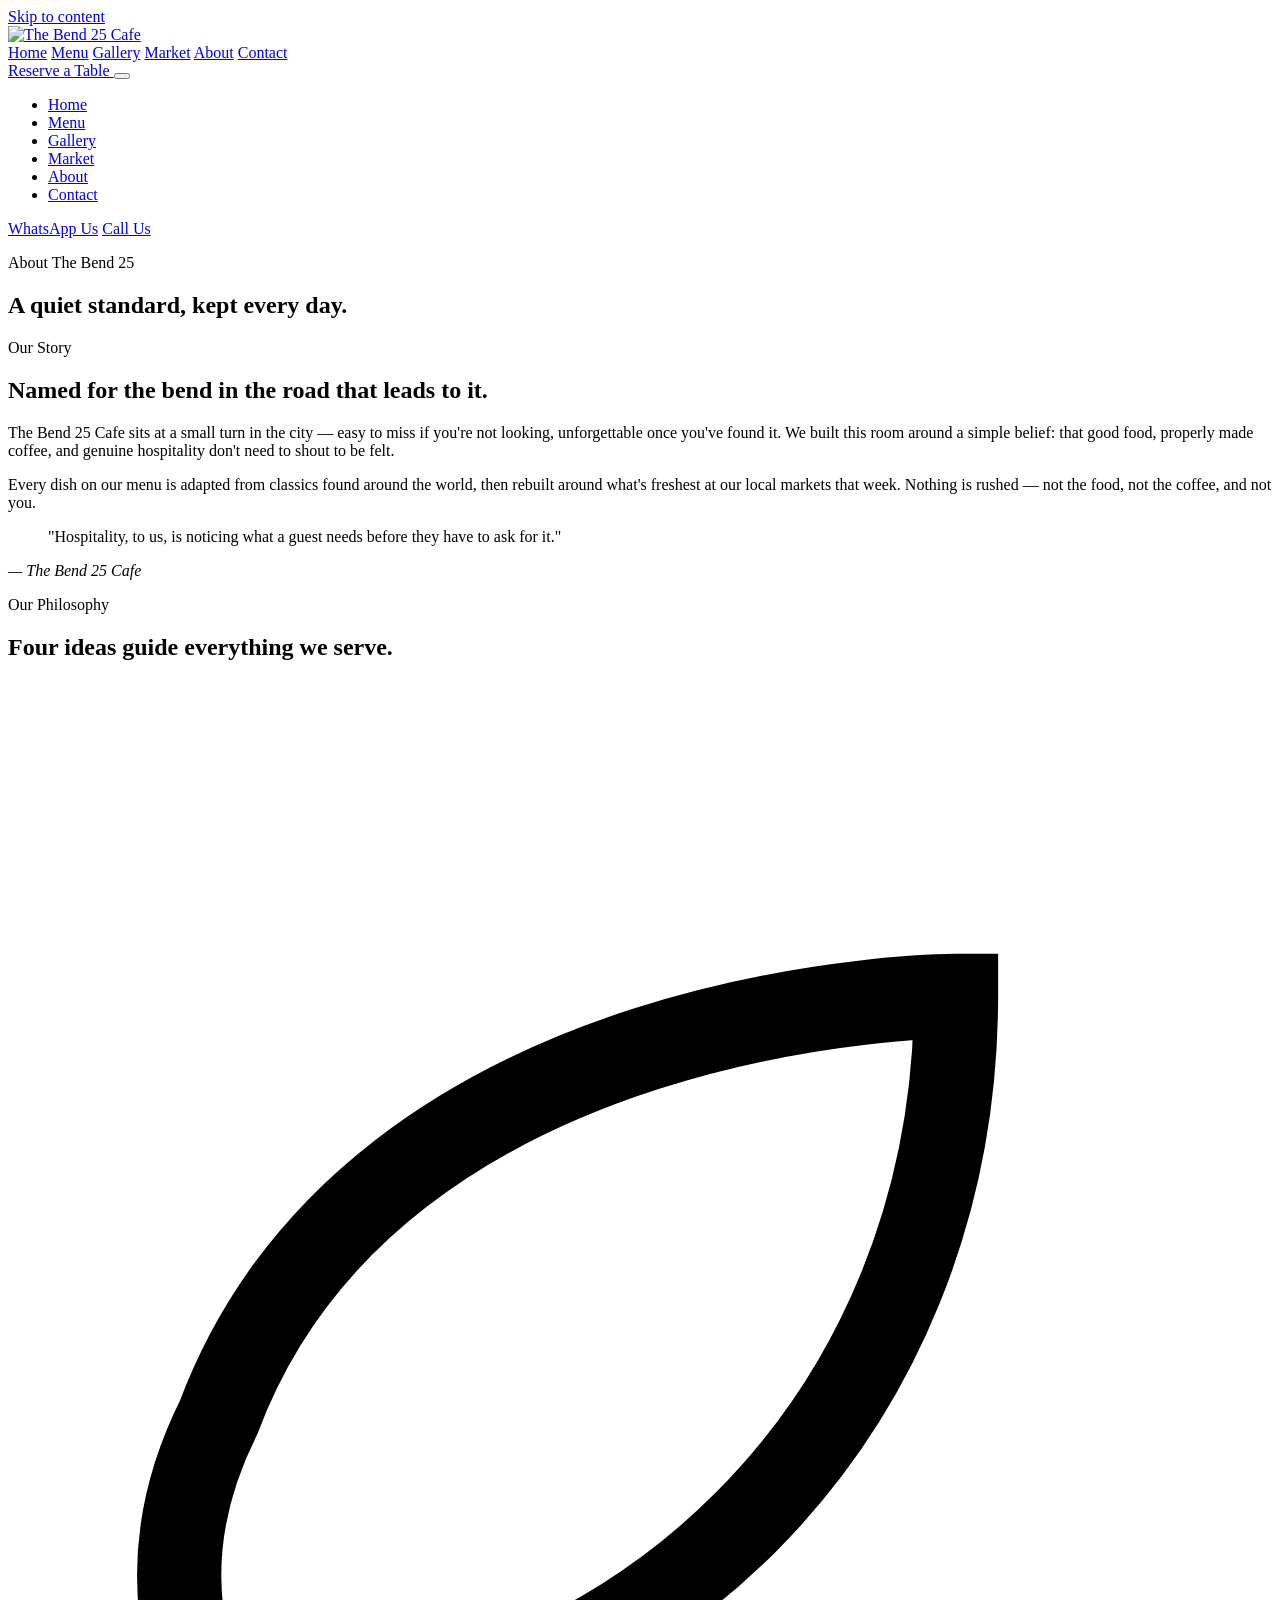
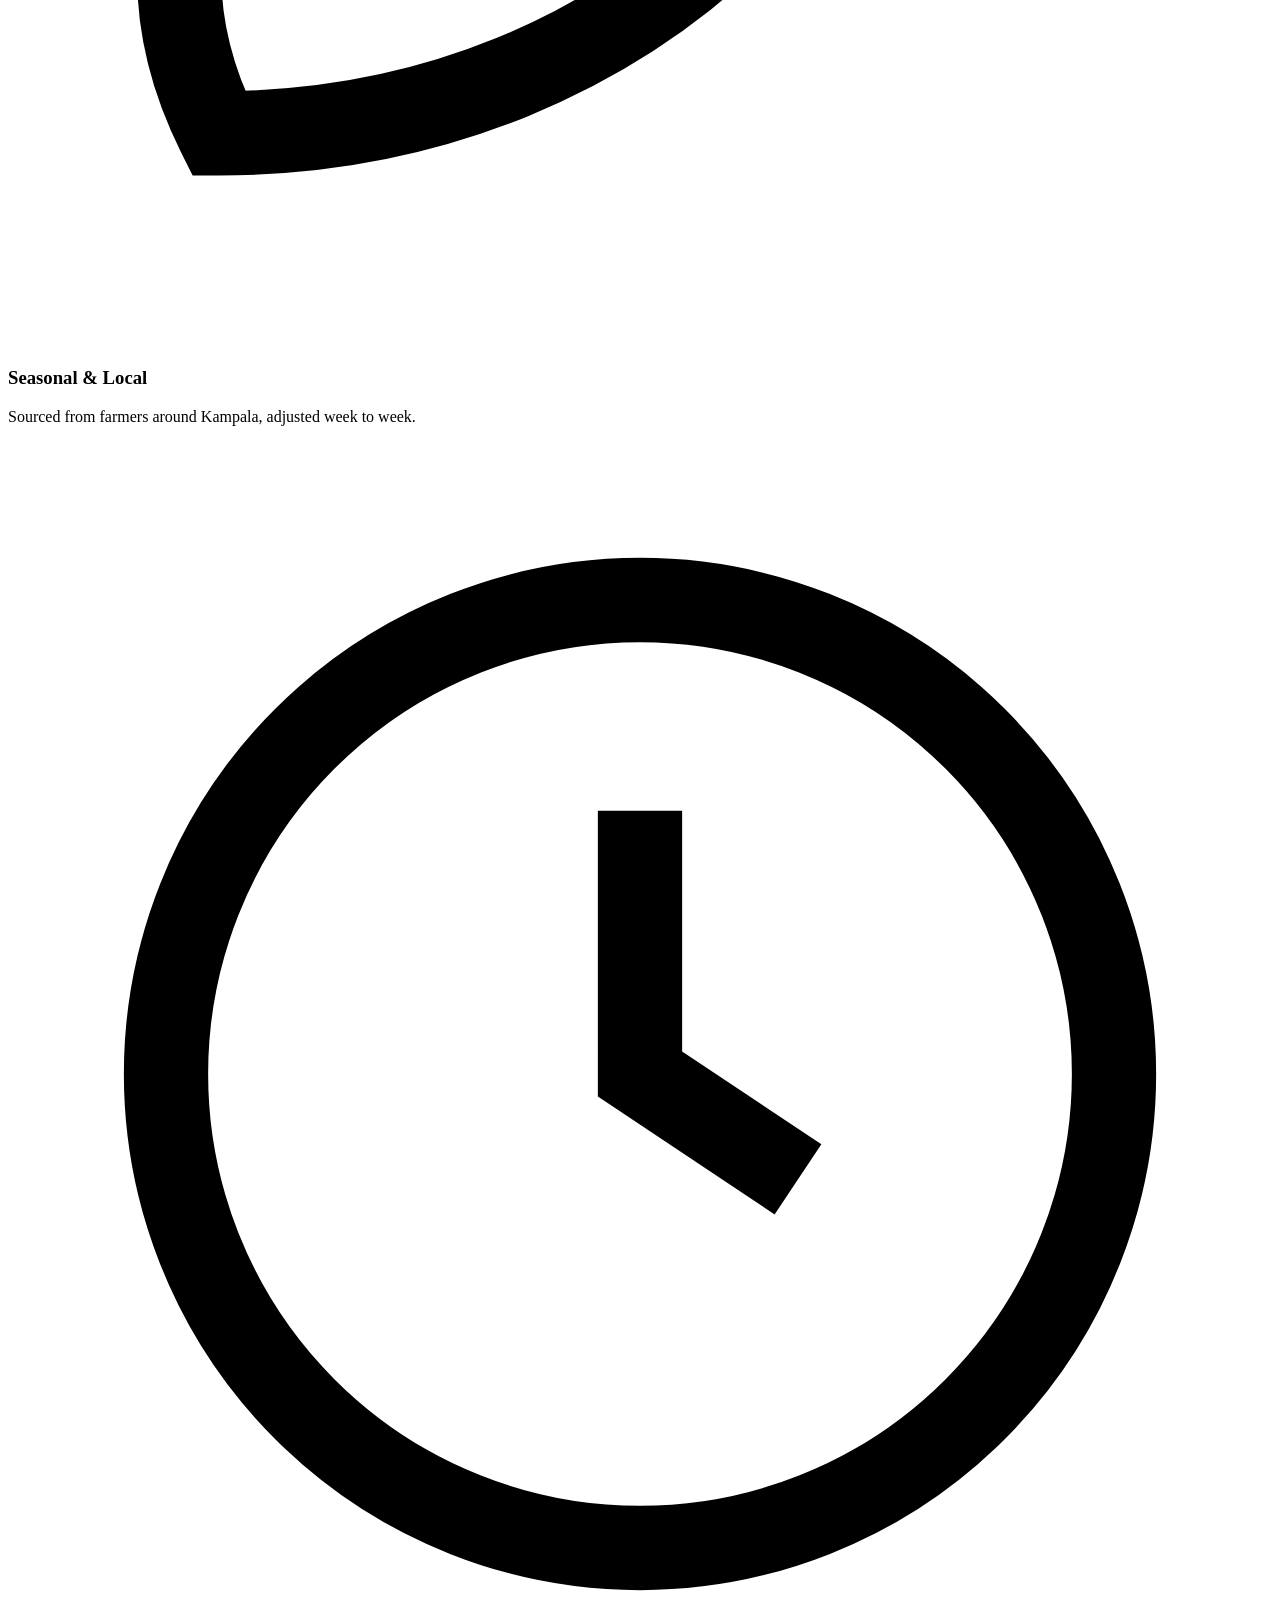
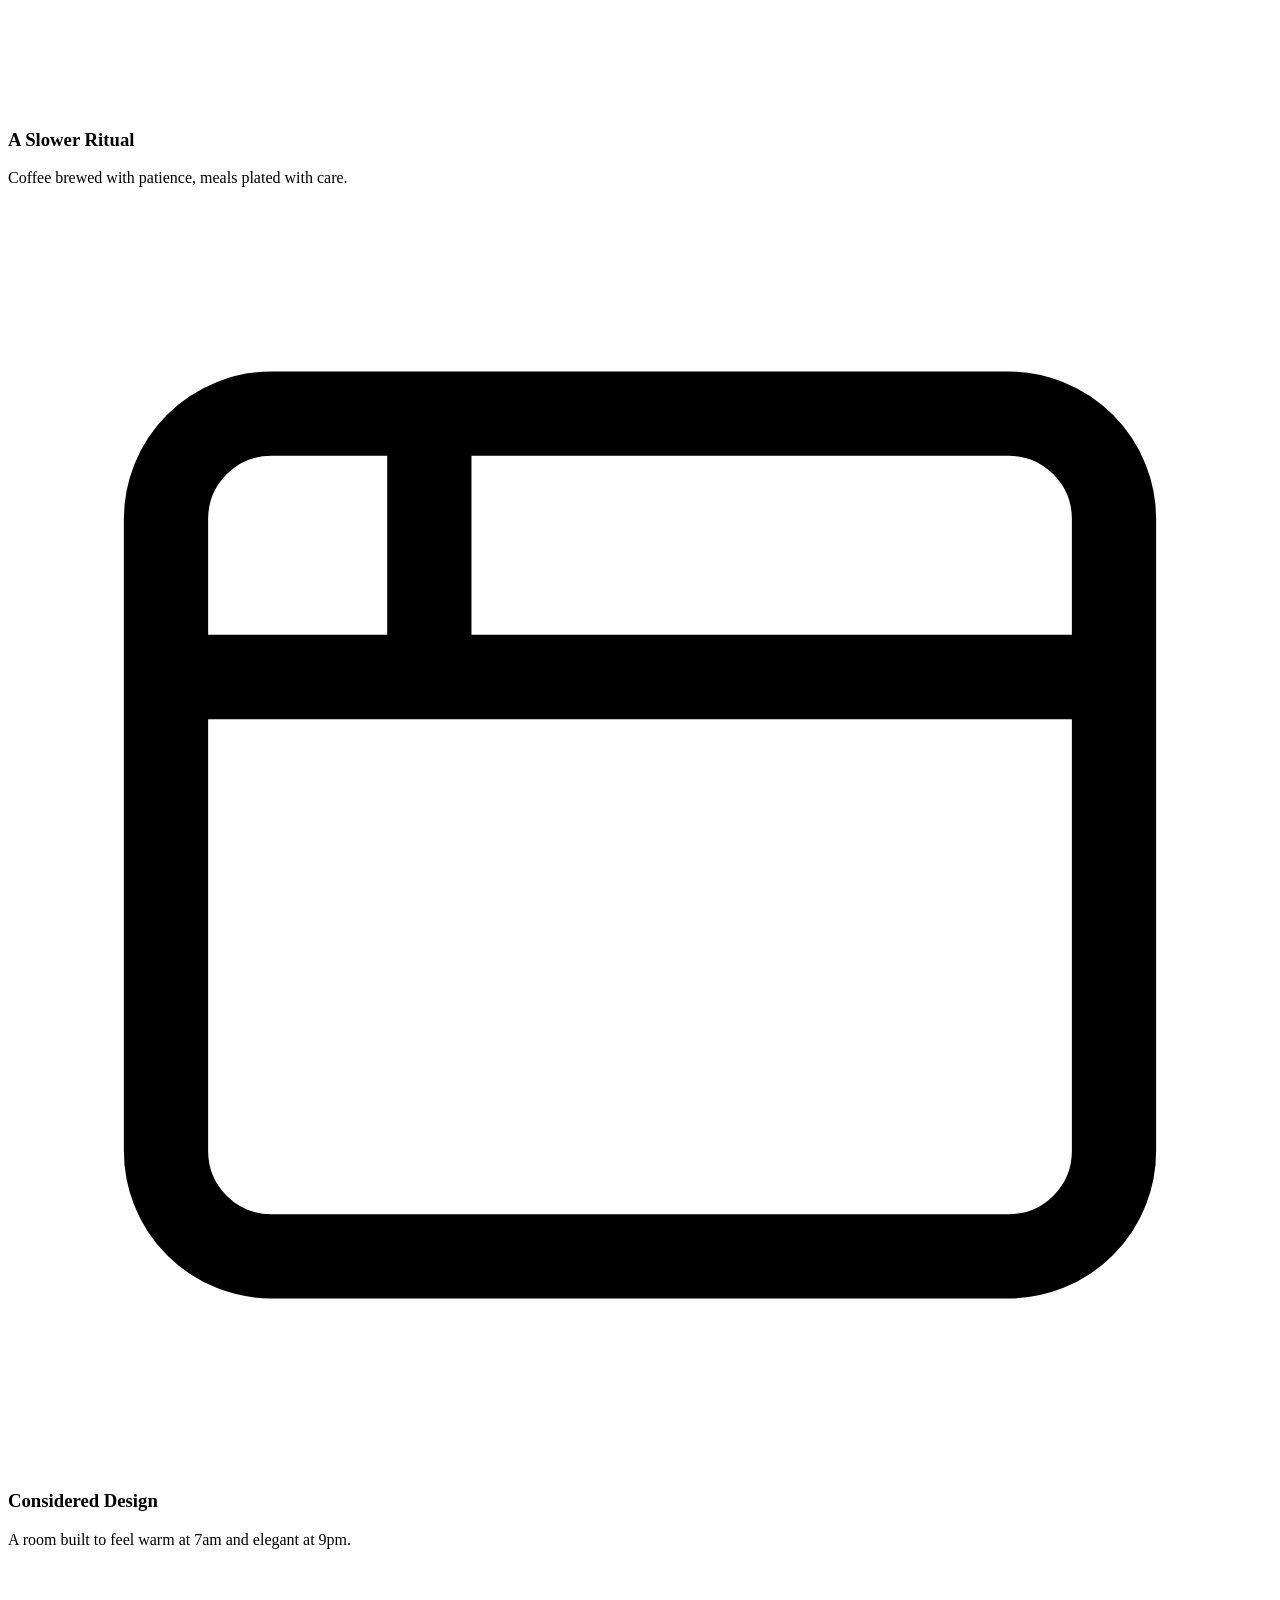
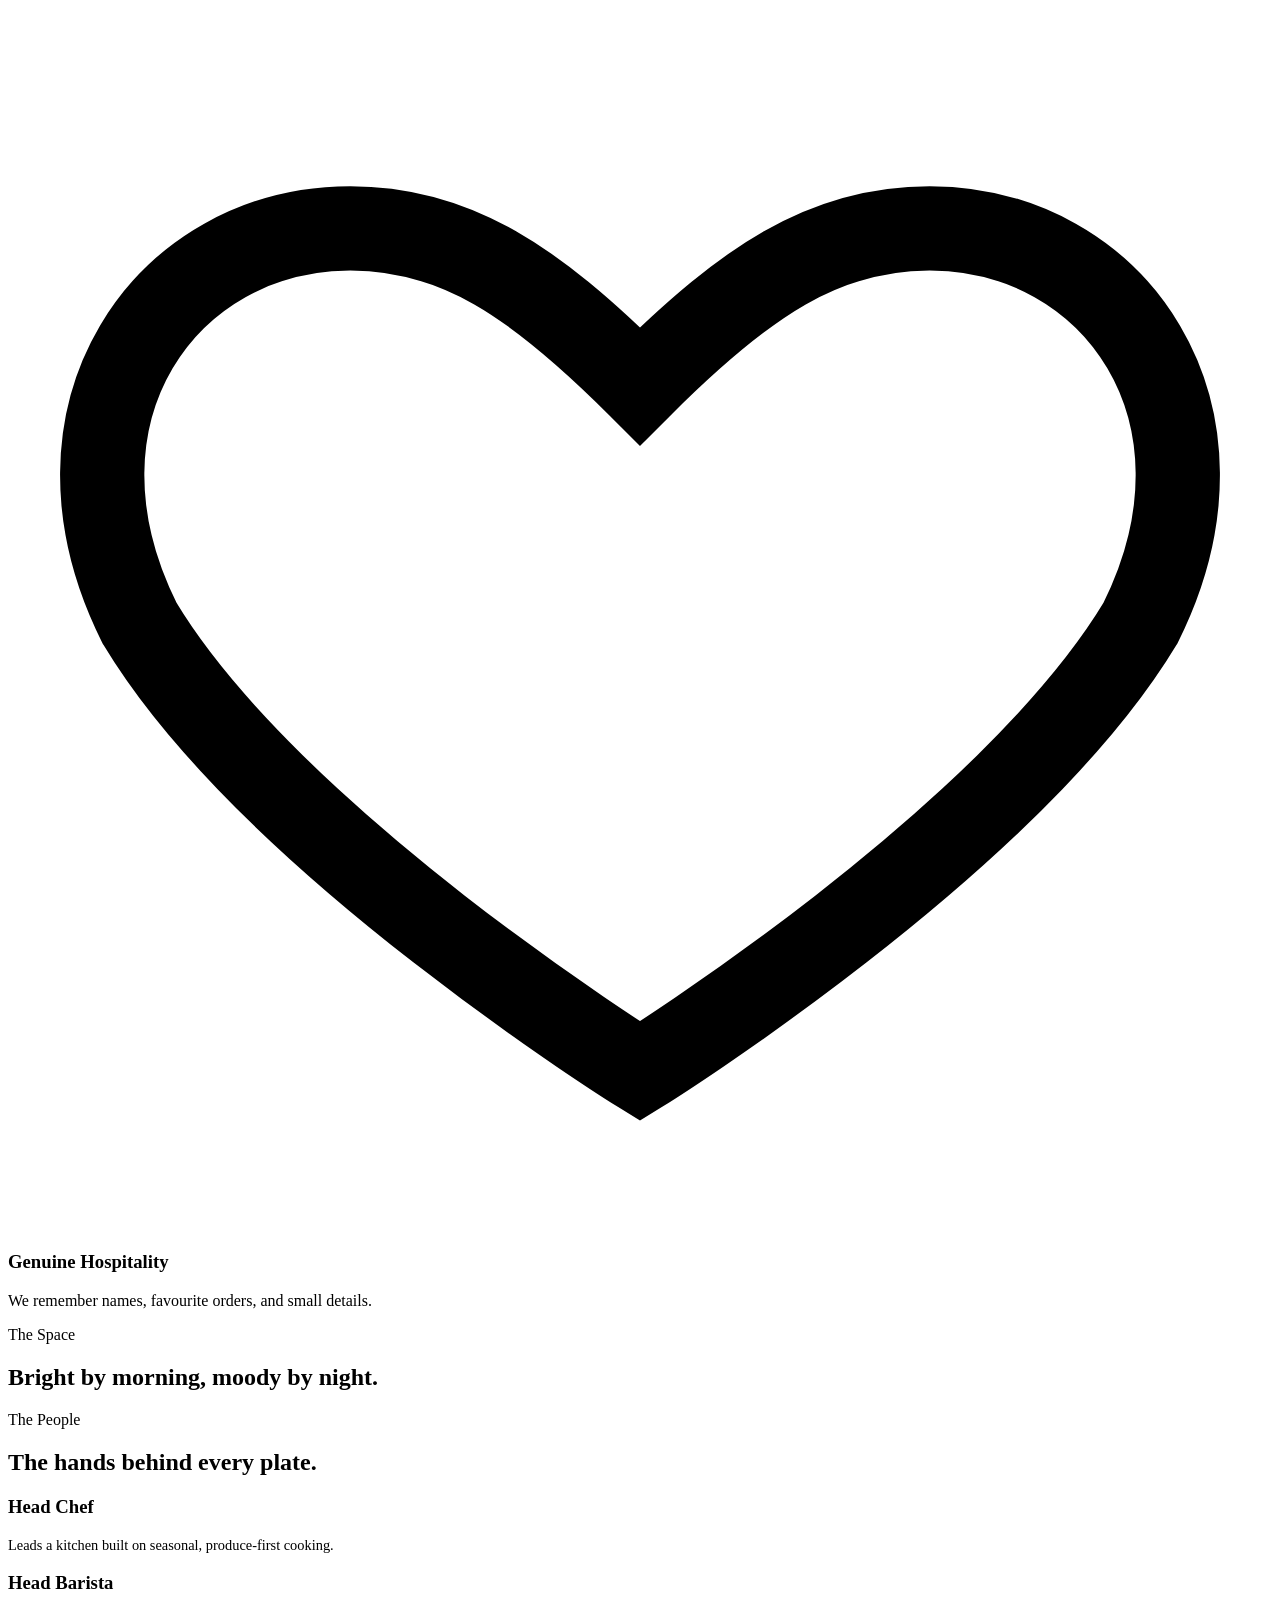
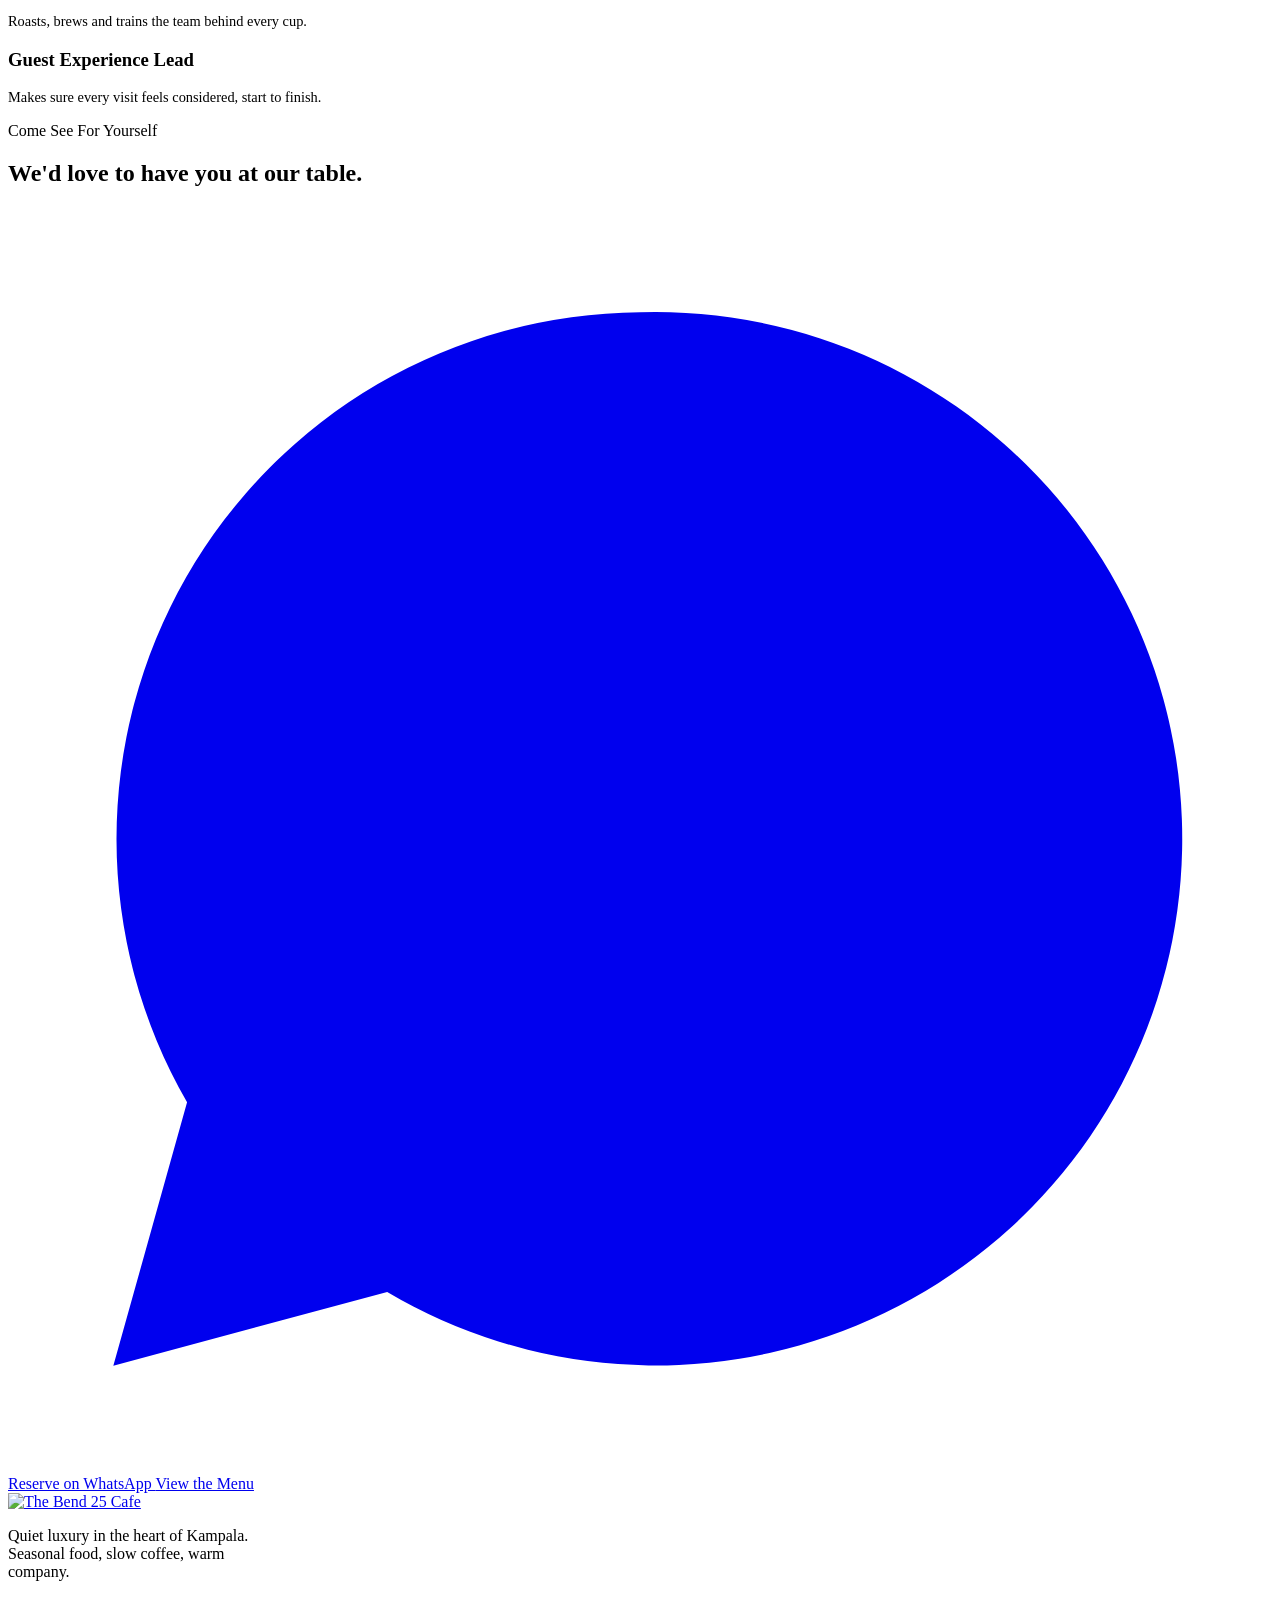
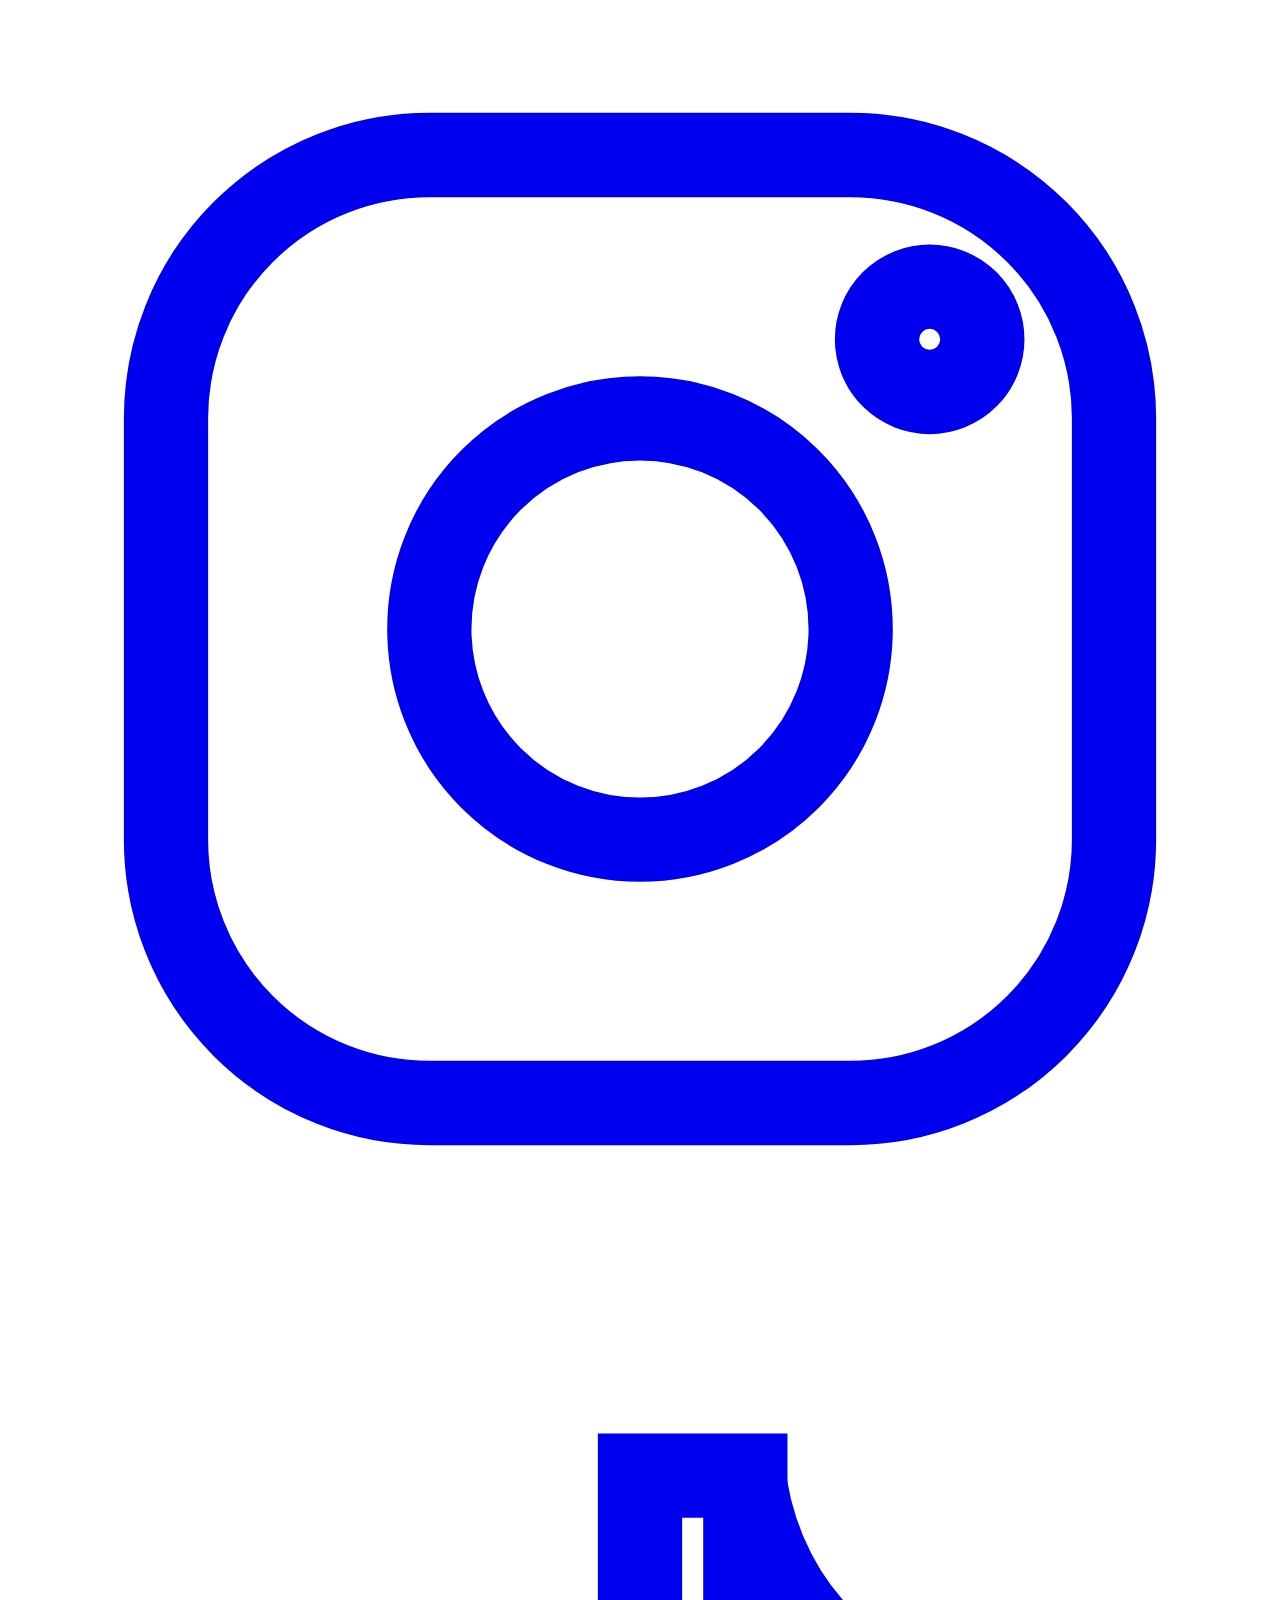
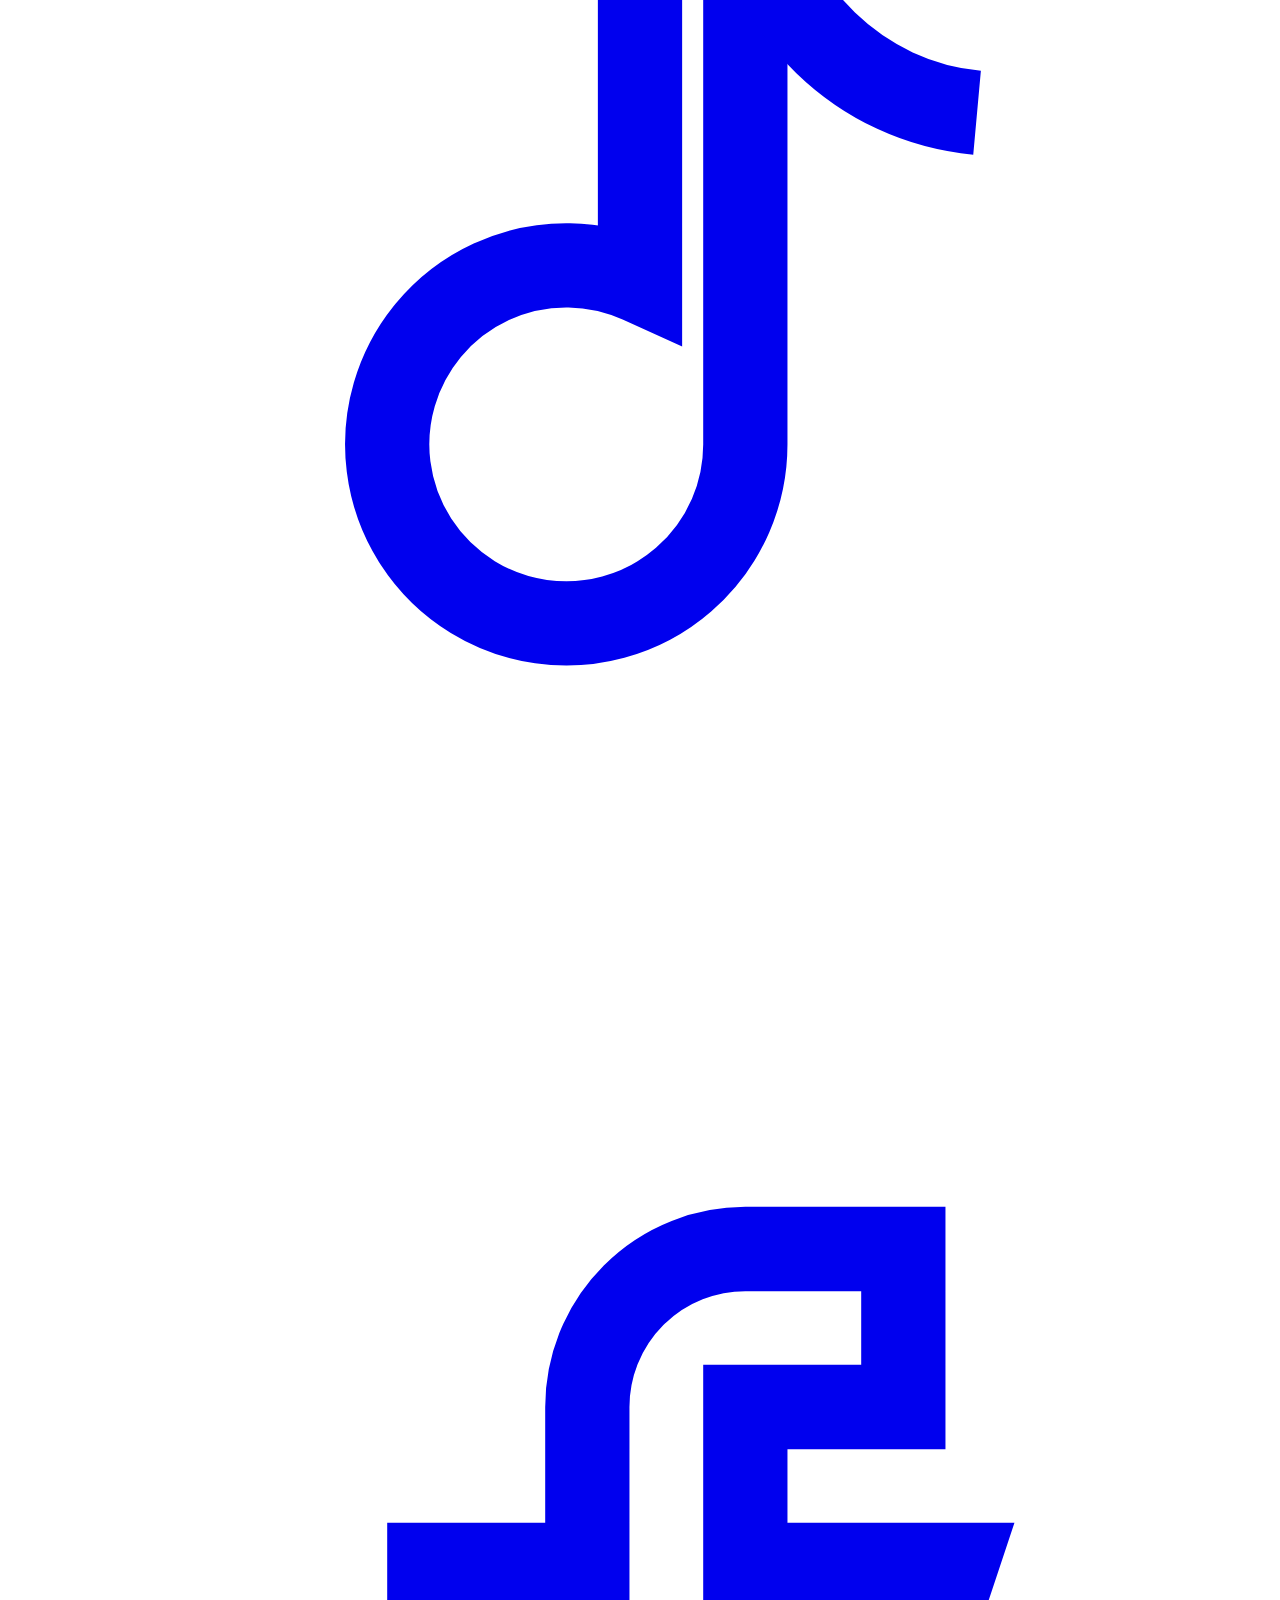
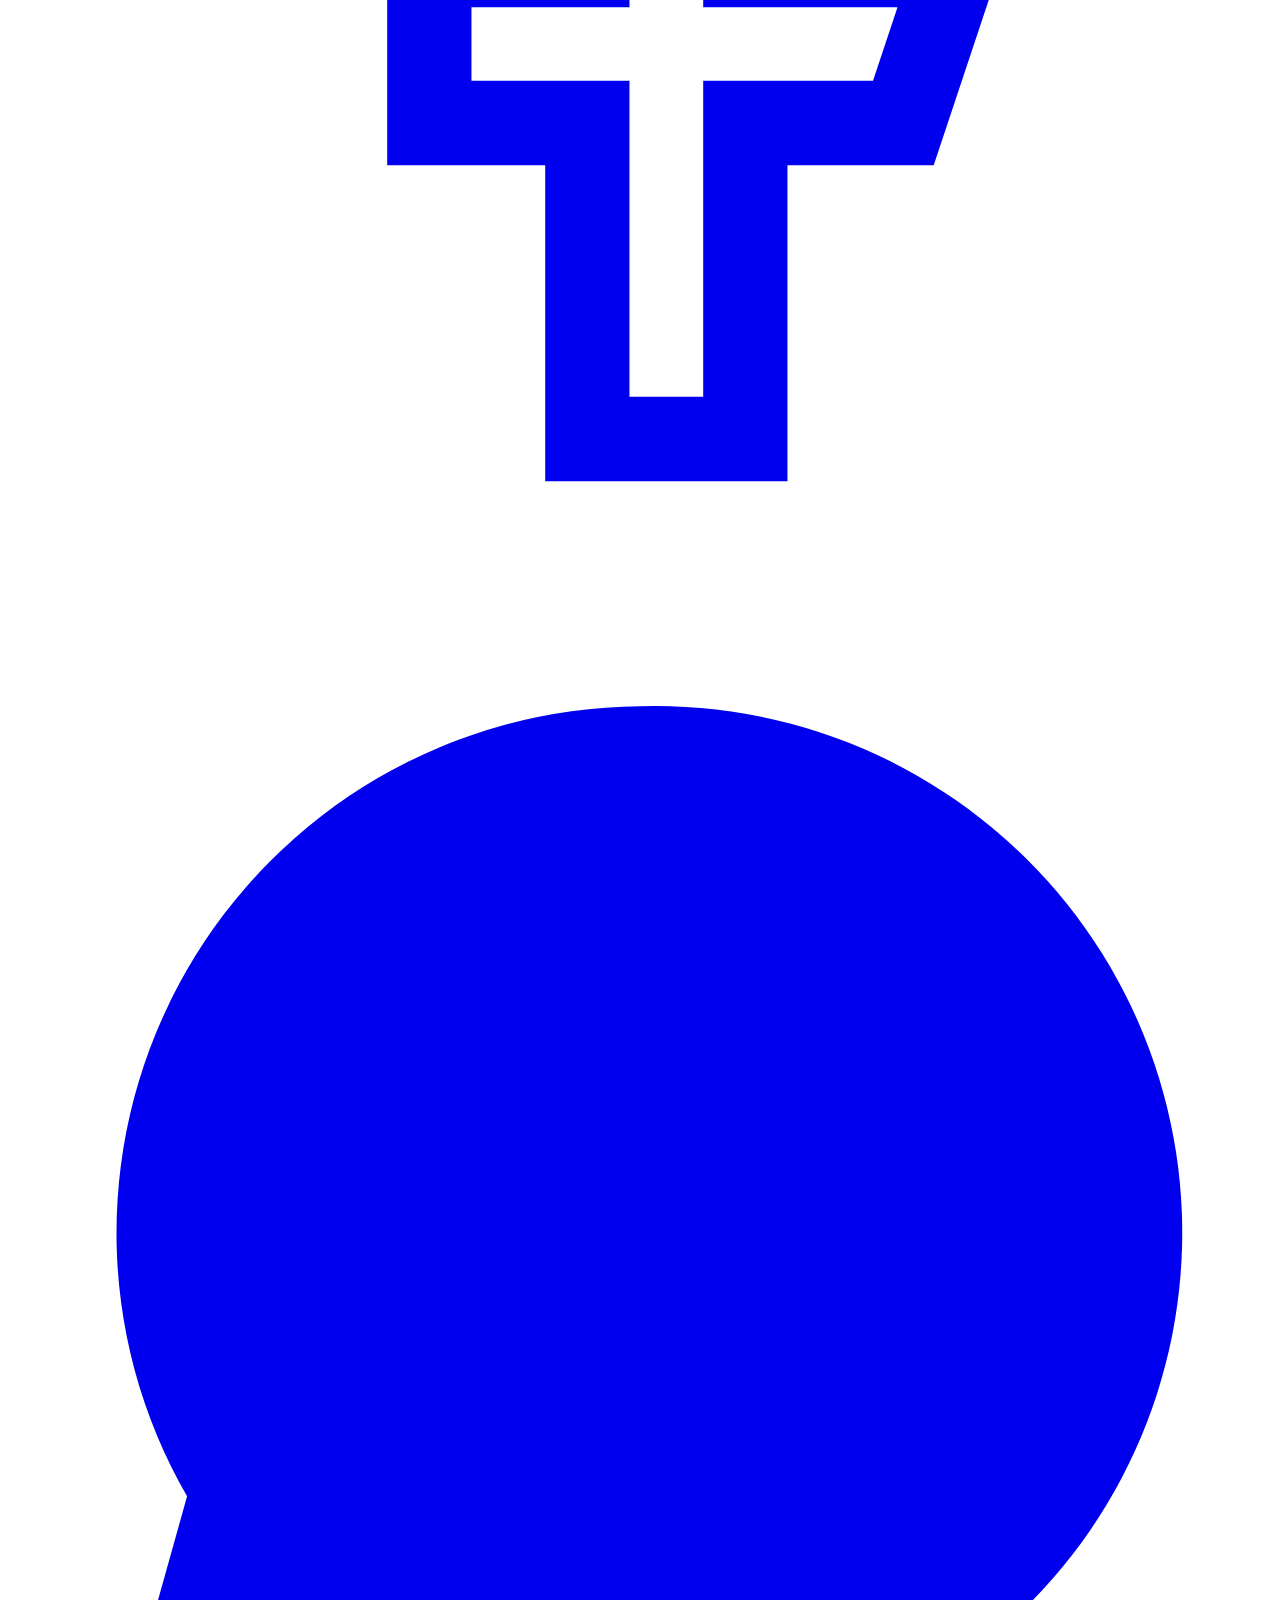
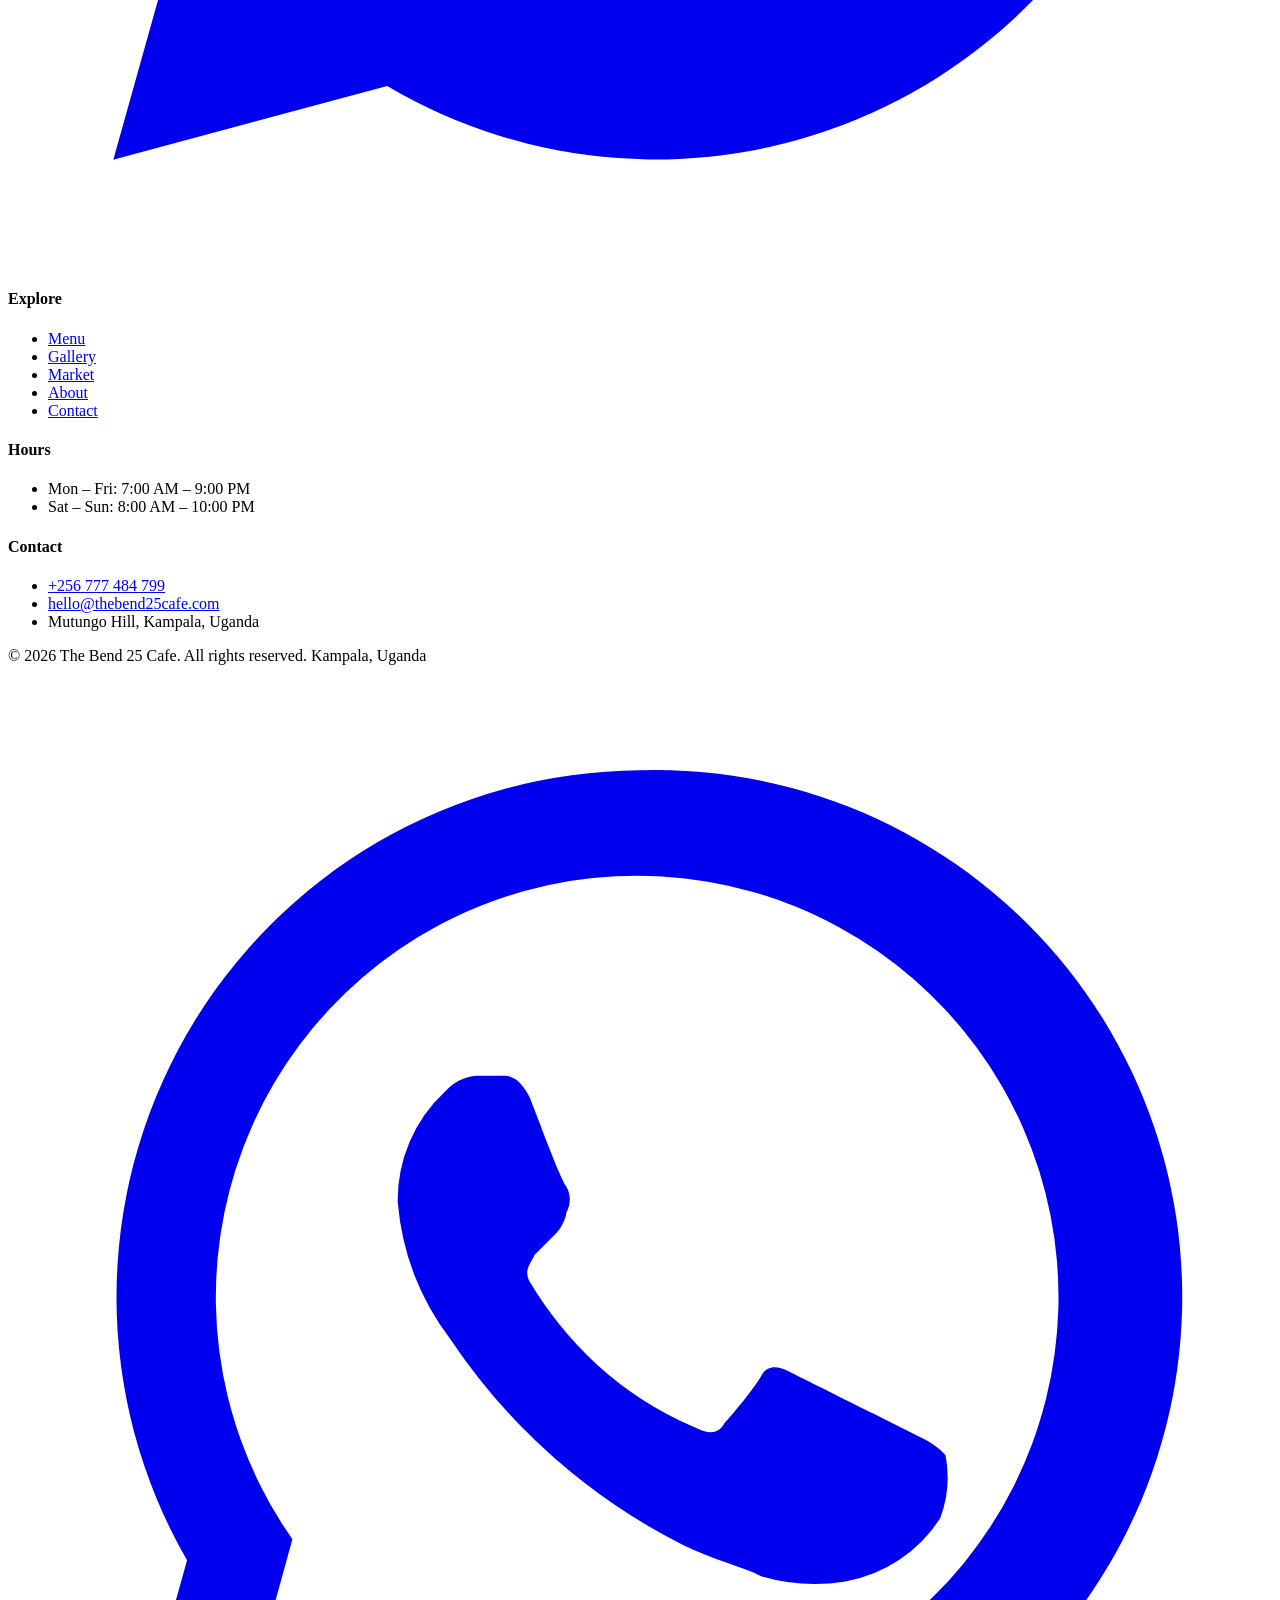
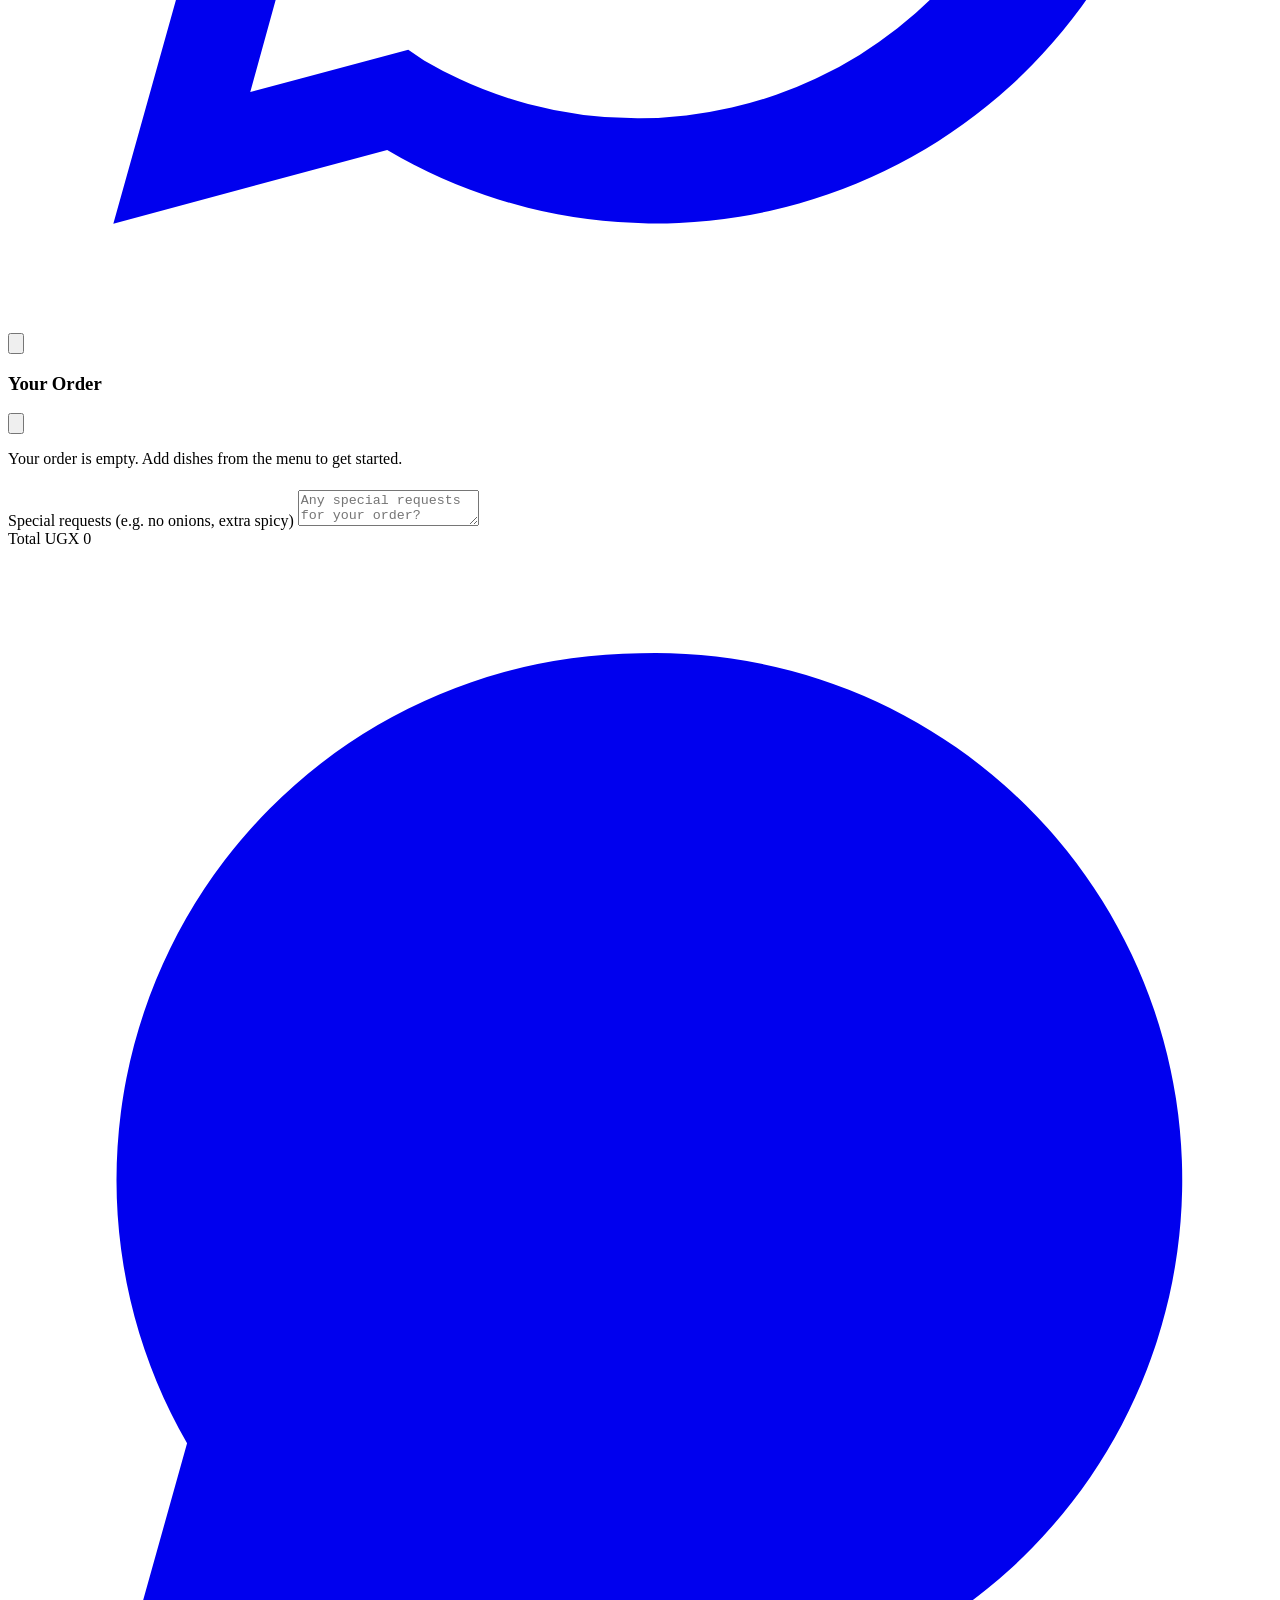
==== about.html @ c2026ea1 "Add files via upload" ====
<!doctype html>
<html lang="en">
<head>
  <meta charset="UTF-8" />
  <meta name="viewport" content="width=device-width, initial-scale=1" />
  <title>About — The Bend 25 Cafe</title>
  <meta name="description" content="The story, philosophy and space behind The Bend 25 Cafe in Kampala." />
  <link rel="icon" type="image/svg+xml" href="assets/img/favicon.svg" />
  <link rel="preconnect" href="https://fonts.googleapis.com" />
  <link rel="preconnect" href="https://fonts.gstatic.com" crossorigin />
  <link href="https://fonts.googleapis.com/css2?family=Inter:wght@400;500;600;700&family=Playfair+Display:ital,wght@0,500;0,600;0,700;1,500;1,600&display=swap" rel="stylesheet" />
  <link rel="stylesheet" href="assets/css/style.css" />
</head>
<body class="page-inner">
  <a class="skip-link" href="#main">Skip to content</a>

  <header class="nav">
    <div class="nav-inner">
      <a class="nav-brand" href="index.html" aria-label="The Bend 25 Cafe — Home">
        <img src="assets/img/logo.png" alt="The Bend 25 Cafe" class="logo-mark" />
      </a>

      <nav class="nav-links" aria-label="Primary">
              <a class="nav-link" href="index.html">Home</a>
              <a class="nav-link" href="menu.html">Menu</a>
              <a class="nav-link" href="gallery.html">Gallery</a>
              <a class="nav-link" href="market.html">Market</a>
              <a class="nav-link is-active" href="about.html">About</a>
              <a class="nav-link" href="contact.html">Contact</a>
      </nav>

      <div class="nav-actions">
        <a class="btn btn--primary btn--sm" href="tel:+256777484799">
          Reserve a Table
        </a>
        <button class="nav-toggle" aria-label="Open menu" aria-expanded="false" aria-controls="mobile-menu">
          <span></span><span></span><span></span>
        </button>
      </div>
    </div>
  </header>

  <div class="mobile-menu" id="mobile-menu">
    <nav aria-label="Mobile">
      <ul>
        <li><a href="index.html">Home</a></li>
        <li><a href="menu.html">Menu</a></li>
        <li><a href="gallery.html">Gallery</a></li>
        <li><a href="market.html">Market</a></li>
        <li><a href="about.html">About</a></li>
        <li><a href="contact.html">Contact</a></li>
      </ul>
    </nav>
    <div class="cluster">
      <a class="btn btn--primary" href="https://wa.me/256777484799" target="_blank" rel="noopener">WhatsApp Us</a>
      <a class="btn btn--ghost-light" href="tel:+256777484799">Call Us</a>
    </div>
  </div>

  <main id="main">
    <section class="page-hero">
      <div class="container">
        <p class="eyebrow">About The Bend 25</p>
        <h1>A quiet standard, kept every day.</h1>
      </div>
    </section>

    <section class="section">
      <div class="container grid grid--2">
        <div data-reveal>
          <p class="eyebrow">Our Story</p>
          <h2>Named for the bend in the road that leads to it.</h2>
          <p class="lede" style="margin-top: var(--space-6)">
            The Bend 25 Cafe sits at a small turn in the city — easy to miss if
            you're not looking, unforgettable once you've found it. We built
            this room around a simple belief: that good food, properly made
            coffee, and genuine hospitality don't need to shout to be felt.
          </p>
          <p class="muted" style="margin-top: var(--space-6)">
            Every dish on our menu is adapted from classics found around the
            world, then rebuilt around what's freshest at our local markets
            that week. Nothing is rushed — not the food, not the coffee, and
            not you.
          </p>
        </div>
        <div class="photo-block photo-block--tall" data-label="The dining room — replace with real photography" data-reveal></div>
      </div>
    </section>

    <section class="section section--deep">
      <div class="container quote-block" data-reveal>
        <blockquote>
          "Hospitality, to us, is noticing what a guest needs before they have to ask for it."
        </blockquote>
        <cite>— The Bend 25 Cafe</cite>
      </div>
    </section>

    <section class="section">
      <div class="container">
        <div class="section-head center">
          <p class="eyebrow" style="justify-content:center">Our Philosophy</p>
          <h2>Four ideas guide everything we serve.</h2>
        </div>
        <div class="grid grid--4" data-reveal-group>
          <div class="card value-card">
            <span class="icon-badge">
              <svg viewBox="0 0 24 24" fill="none" stroke="currentColor" stroke-width="1.6"><path d="M4 20c8 0 14-6 14-14 0 0-11 0-14 8-1 2-1 4 0 6z"/></svg>
            </span>
            <h3 class="h4">Seasonal &amp; Local</h3>
            <p class="muted">Sourced from farmers around Kampala, adjusted week to week.</p>
          </div>
          <div class="card value-card">
            <span class="icon-badge">
              <svg viewBox="0 0 24 24" fill="none" stroke="currentColor" stroke-width="1.6"><circle cx="12" cy="12" r="9"/><path d="M12 7v5l3 2"/></svg>
            </span>
            <h3 class="h4">A Slower Ritual</h3>
            <p class="muted">Coffee brewed with patience, meals plated with care.</p>
          </div>
          <div class="card value-card">
            <span class="icon-badge">
              <svg viewBox="0 0 24 24" fill="none" stroke="currentColor" stroke-width="1.6"><rect x="3" y="4" width="18" height="16" rx="2"/><path d="M3 9h18M8 4v5"/></svg>
            </span>
            <h3 class="h4">Considered Design</h3>
            <p class="muted">A room built to feel warm at 7am and elegant at 9pm.</p>
          </div>
          <div class="card value-card">
            <span class="icon-badge">
              <svg viewBox="0 0 24 24" fill="none" stroke="currentColor" stroke-width="1.6"><path d="M12 21s-7-4.35-9.5-8.5C.5 8.5 3 5 6.5 5c2 0 3.5 1 5.5 3 2-2 3.5-3 5.5-3 3.5 0 6 3.5 4 7.5C19 16.65 12 21 12 21z"/></svg>
            </span>
            <h3 class="h4">Genuine Hospitality</h3>
            <p class="muted">We remember names, favourite orders, and small details.</p>
          </div>
        </div>
      </div>
    </section>

    <section class="section section--alt">
      <div class="container">
        <div class="section-head">
          <p class="eyebrow">The Space</p>
          <h2>Bright by morning, moody by night.</h2>
        </div>
        <div class="grid grid--3" data-reveal-group>
          <div class="photo-block photo-block--tall" data-label="Front terrace"></div>
          <div class="photo-block photo-block--tall" data-label="The coffee bar"></div>
          <div class="photo-block photo-block--tall" data-label="Private corner seating"></div>
        </div>
      </div>
    </section>

    <section class="section">
      <div class="container">
        <div class="section-head center">
          <p class="eyebrow" style="justify-content:center">The People</p>
          <h2>The hands behind every plate.</h2>
        </div>
        <div class="grid grid--3" data-reveal-group>
          <div class="card feature-card text-center" style="align-items:center">
            <div class="photo-block photo-block--square" data-label="Head Chef"></div>
            <h3 class="h4">Head Chef</h3>
            <p class="muted" style="font-size:.9rem">Leads a kitchen built on seasonal, produce-first cooking.</p>
          </div>
          <div class="card feature-card text-center" style="align-items:center">
            <div class="photo-block photo-block--square" data-label="Head Barista"></div>
            <h3 class="h4">Head Barista</h3>
            <p class="muted" style="font-size:.9rem">Roasts, brews and trains the team behind every cup.</p>
          </div>
          <div class="card feature-card text-center" style="align-items:center">
            <div class="photo-block photo-block--square" data-label="Guest Experience Lead"></div>
            <h3 class="h4">Guest Experience Lead</h3>
            <p class="muted" style="font-size:.9rem">Makes sure every visit feels considered, start to finish.</p>
          </div>
        </div>
      </div>
    </section>

    <section class="section">
      <div class="container">
        <div class="cta-banner" data-reveal>
          <p class="eyebrow" style="justify-content:center">Come See For Yourself</p>
          <h2>We'd love to have you at our table.</h2>
          <div class="cluster">
            <a class="btn btn--whatsapp" href="https://wa.me/256777484799?text=Hi%20The%20Bend%2025%20Cafe%2C%20I%27d%20like%20to%20reserve%20a%20table." target="_blank" rel="noopener">
              <svg viewBox="0 0 24 24" fill="currentColor"><path d="M12 2a10 10 0 0 0-8.6 15L2 22l5.2-1.4A10 10 0 1 0 12 2z"/></svg>
              Reserve on WhatsApp
            </a>
            <a class="btn btn--ghost-light" href="menu.html">View the Menu</a>
          </div>
        </div>
      </div>
    </section>
  </main>

  <footer class="footer">
    <div class="container">
      <div class="footer-grid">
        <div class="footer-brand">
          <a class="nav-brand" href="index.html" aria-label="The Bend 25 Cafe — Home" style="margin-bottom: var(--space-4)">
            <img src="assets/img/logo.png" alt="The Bend 25 Cafe" class="logo-mark" />
          </a>
          <p class="muted" style="max-width: 32ch">Quiet luxury in the heart of Kampala. Seasonal food, slow coffee, warm company.</p>
          <div class="footer-social">
            <a href="https://instagram.com/thebend25.cafe" target="_blank" rel="noopener" aria-label="Instagram">
              <svg viewBox="0 0 24 24" fill="none" stroke="currentColor" stroke-width="1.6"><rect x="3" y="3" width="18" height="18" rx="5"/><circle cx="12" cy="12" r="4"/><circle cx="17.5" cy="6.5" r="1"/></svg>
            </a>
            <a href="https://www.tiktok.com/@thebend25cafe" target="_blank" rel="noopener" aria-label="TikTok">
              <svg viewBox="0 0 24 24" fill="none" stroke="currentColor" stroke-width="1.6"><path d="M14 4v10.8a3.4 3.4 0 1 1-2-3.1V4z"/><path d="M14 4.2c.4 2.4 2.2 4.1 4.4 4.3"/></svg>
            </a>
            <a href="https://facebook.com" target="_blank" rel="noopener" aria-label="Facebook">
              <svg viewBox="0 0 24 24" fill="none" stroke="currentColor" stroke-width="1.6"><path d="M14 9h3V6h-3a3 3 0 0 0-3 3v3H8v3h3v6h3v-6h3l1-3h-4V9z"/></svg>
            </a>
            <a href="https://wa.me/256777484799" target="_blank" rel="noopener" aria-label="WhatsApp">
              <svg viewBox="0 0 24 24" fill="currentColor"><path d="M12 2a10 10 0 0 0-8.6 15L2 22l5.2-1.4A10 10 0 1 0 12 2z"/></svg>
            </a>
          </div>
        </div>
        <div>
          <h4>Explore</h4>
          <ul class="footer-links">
            <li><a href="menu.html">Menu</a></li>
            <li><a href="gallery.html">Gallery</a></li>
            <li><a href="market.html">Market</a></li>
            <li><a href="about.html">About</a></li>
            <li><a href="contact.html">Contact</a></li>
          </ul>
        </div>
        <div>
          <h4>Hours</h4>
          <ul class="footer-links">
            <li>Mon – Fri: 7:00 AM – 9:00 PM</li>
            <li>Sat – Sun: 8:00 AM – 10:00 PM</li>
          </ul>
        </div>
        <div>
          <h4>Contact</h4>
          <ul class="footer-links">
            <li><a href="tel:+256777484799">+256 777 484 799</a></li>
            <li><a href="mailto:hello@thebend25cafe.com">hello@thebend25cafe.com</a></li>
            <li>Mutungo Hill, Kampala, Uganda</li>
          </ul>
        </div>
      </div>
      <div class="footer-bottom">
        <span>© <span data-year>2026</span> The Bend 25 Cafe. All rights reserved.</span>
        <span>Kampala, Uganda</span>
      </div>
    </div>
  </footer>

  <a class="float-whatsapp" href="https://wa.me/256777484799?text=Hi%20The%20Bend%2025%20Cafe%2C%20I%27d%20like%20to%20place%20an%20order." target="_blank" rel="noopener" aria-label="Order on WhatsApp">
    <svg viewBox="0 0 24 24" fill="currentColor"><path d="M12 2a10 10 0 0 0-8.6 15L2 22l5.2-1.4A10 10 0 1 0 12 2zm0 18a8 8 0 0 1-4.1-1.1l-.3-.2-3 .8.8-2.9-.2-.3A8 8 0 1 1 12 20zm4.4-5.8c-.2-.1-1.4-.7-1.6-.8-.2-.1-.4-.1-.5.1s-.6.8-.7.9c-.1.2-.3.2-.5.1a6.6 6.6 0 0 1-1.9-1.2 7.2 7.2 0 0 1-1.3-1.6c-.1-.2 0-.3.1-.5l.4-.4c.1-.1.2-.3.2-.4a.5.5 0 0 0 0-.5c-.1-.1-.5-1.2-.7-1.7-.2-.4-.4-.4-.5-.4h-.5a.9.9 0 0 0-.6.3 2.8 2.8 0 0 0-.9 2.1 5 5 0 0 0 1 2.6 11.6 11.6 0 0 0 4.4 3.9c.6.3 1.1.4 1.5.6a3.6 3.6 0 0 0 1.6.1 2.7 2.7 0 0 0 1.8-1.2 2.2 2.2 0 0 0 .1-1.2c-.1-.1-.2-.2-.4-.3z"/></svg>
  </a>

  <button class="float-basket" id="basketToggle" type="button" aria-haspopup="dialog" aria-controls="basketDrawer" aria-label="View your order">
    <svg viewBox="0 0 24 24" fill="none" stroke="currentColor" stroke-width="1.6"><path d="M6 8h12l-1 11a2 2 0 0 1-2 2H9a2 2 0 0 1-2-2L6 8z"/><path d="M9 8V6a3 3 0 0 1 6 0v2"/></svg>
    <span class="basket-count" id="basketCount" hidden>0</span>
  </button>

  <div class="basket-overlay" id="basketOverlay"></div>
  <aside class="basket-drawer" id="basketDrawer" role="dialog" aria-modal="true" aria-label="Your order" aria-hidden="true">
    <div class="basket-drawer-head">
      <h3>Your Order</h3>
      <button class="basket-close" id="basketClose" type="button" aria-label="Close order panel">
        <svg viewBox="0 0 24 24" fill="none" stroke="currentColor" stroke-width="1.8"><path d="M6 6l12 12M18 6L6 18"/></svg>
      </button>
    </div>
    <div class="basket-items" id="basketItems">
      <p class="basket-empty" id="basketEmpty">Your order is empty. Add dishes from the menu to get started.</p>
    </div>
    <div class="basket-footer">
      <div>
        <label class="basket-notes-label" for="basketNotes">Special requests <span class="muted">(e.g. no onions, extra spicy)</span></label>
        <textarea id="basketNotes" class="basket-notes" rows="2" placeholder="Any special requests for your order?" style="margin-top: 6px"></textarea>
      </div>
      <div class="basket-total-row">
        <span>Total</span>
        <span id="basketTotal">UGX 0</span>
      </div>
      <a class="btn btn--whatsapp btn--block" id="basketCheckout" href="#" target="_blank" rel="noopener">
        <svg viewBox="0 0 24 24" fill="currentColor"><path d="M12 2a10 10 0 0 0-8.6 15L2 22l5.2-1.4A10 10 0 1 0 12 2z"/></svg>
        Send Order on WhatsApp
      </a>
      <button class="basket-clear" id="basketClear" type="button">Clear order</button>
    </div>
  </aside>

  <script src="assets/js/main.js"></script>
  <script src="assets/js/basket.js"></script>
</body>
</html>
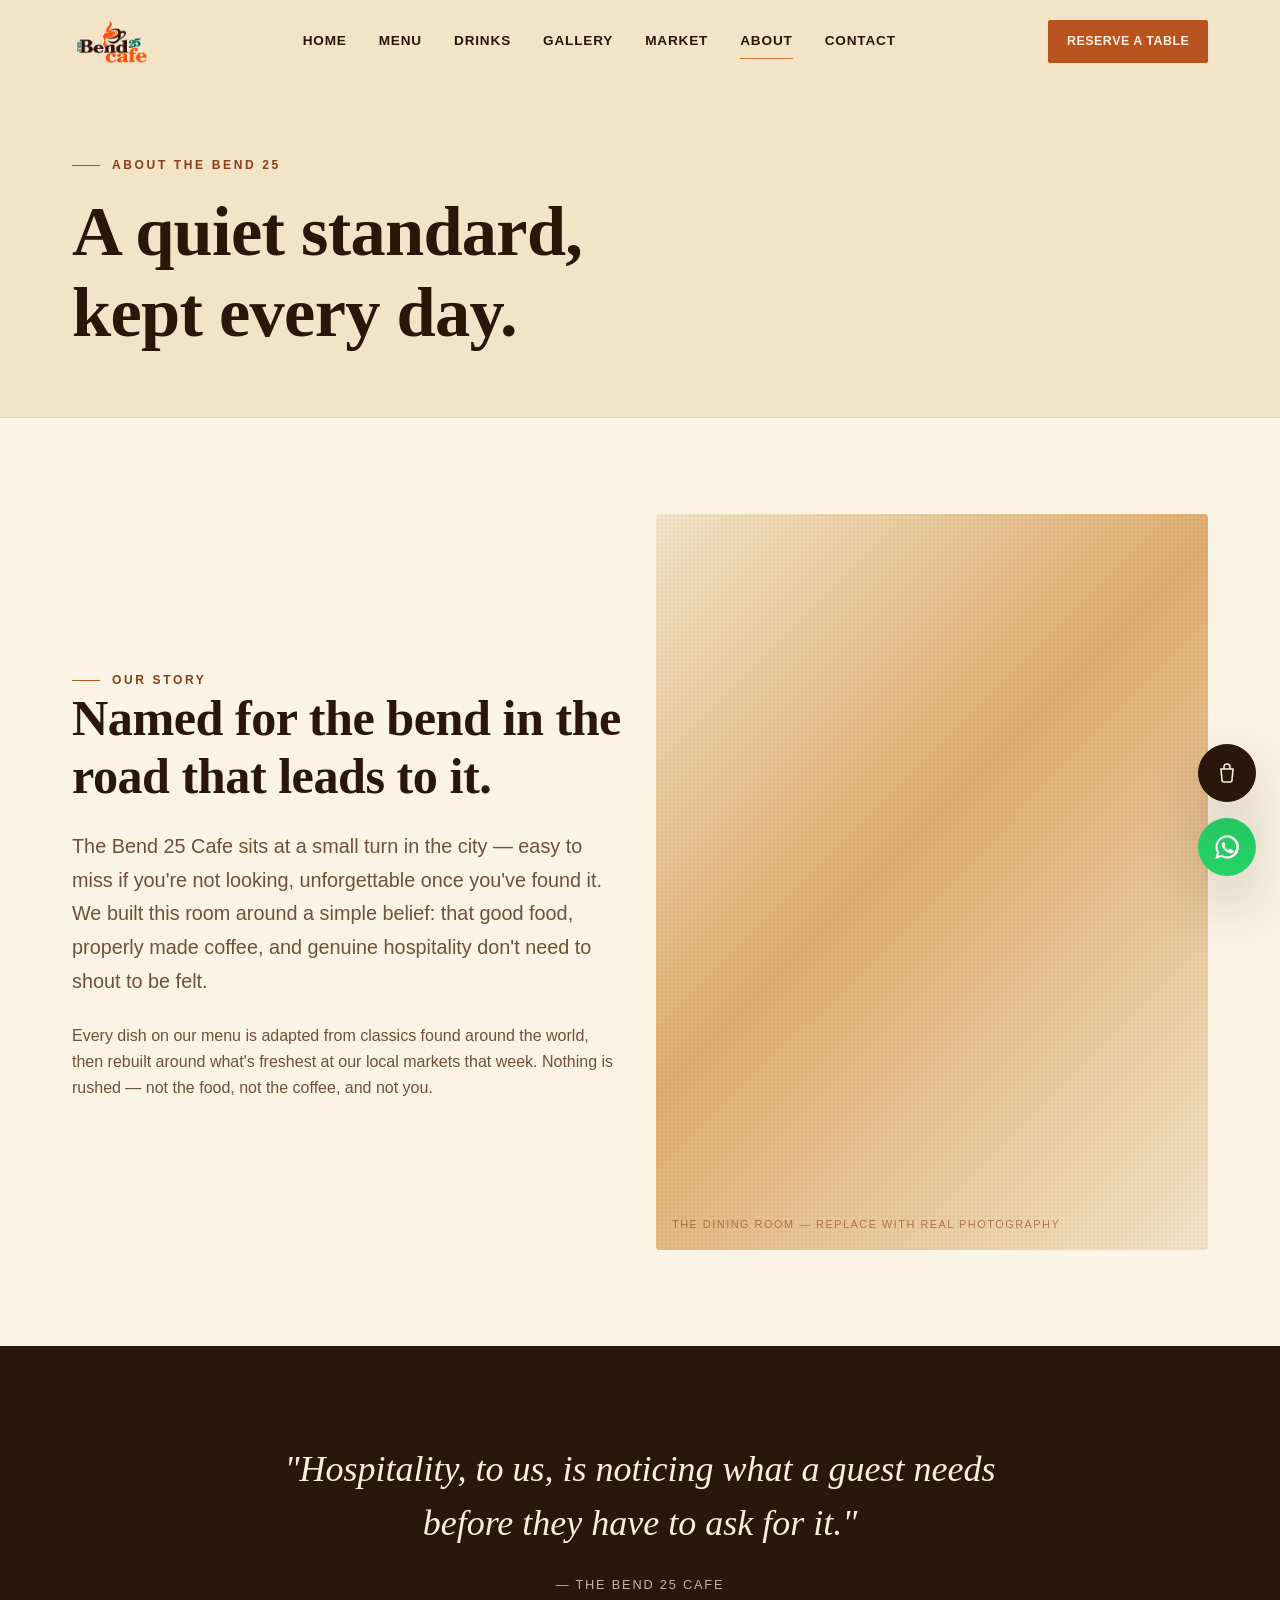
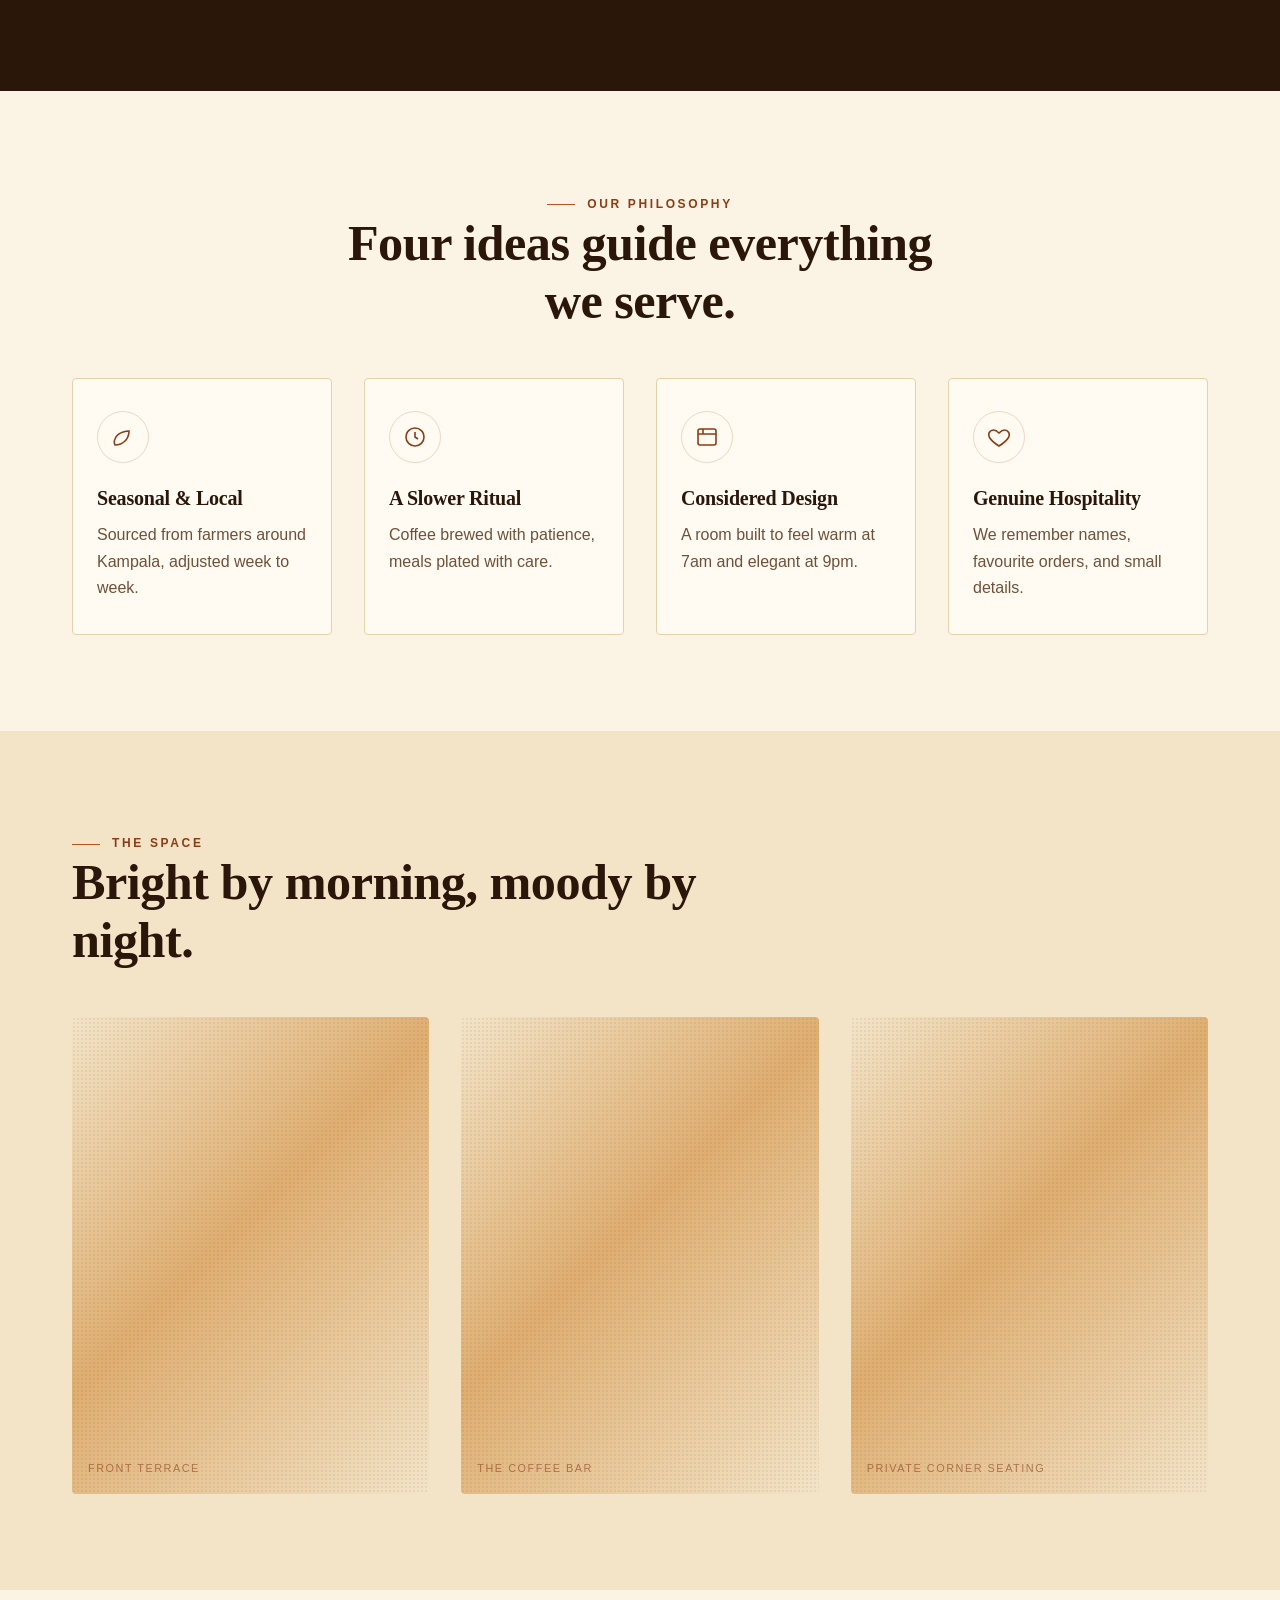
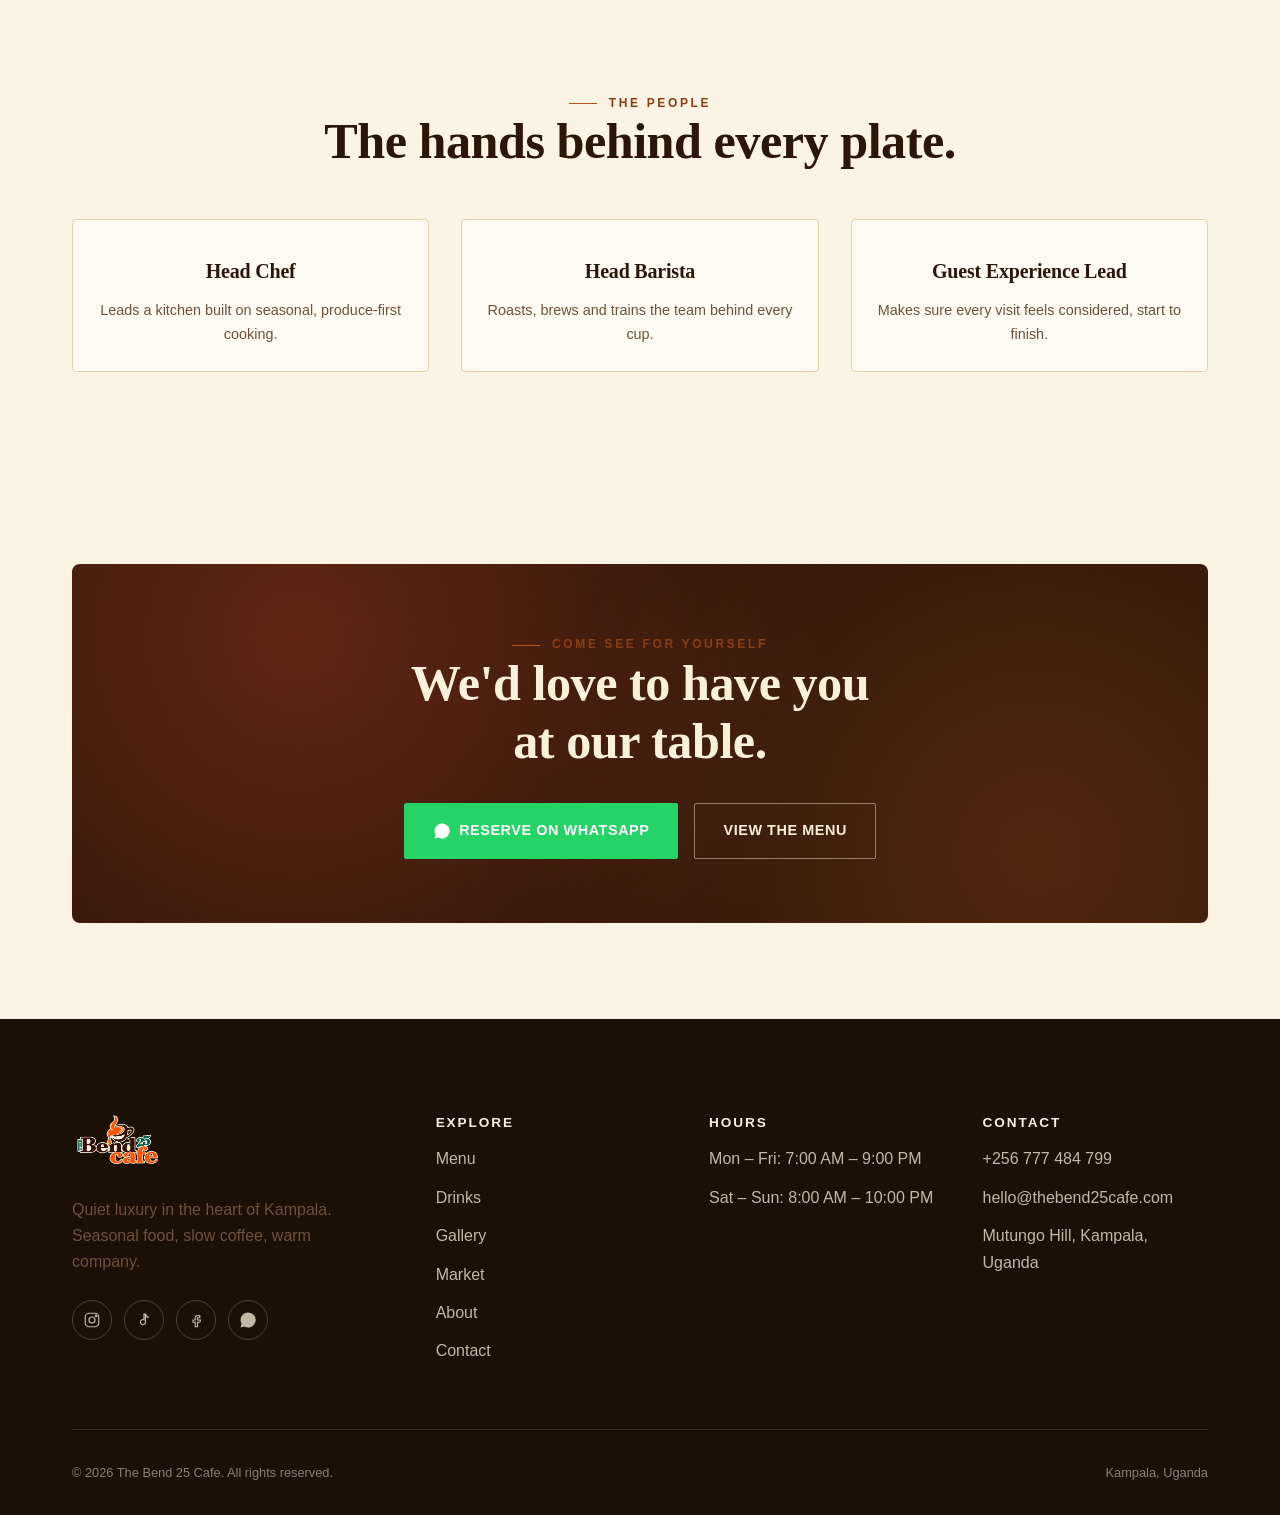
==== commit fd2c5d9b: "Add files via upload" ====
--- a/about.html
+++ b/about.html
@@ -23,6 +23,7 @@
       <nav class="nav-links" aria-label="Primary">
               <a class="nav-link" href="index.html">Home</a>
               <a class="nav-link" href="menu.html">Menu</a>
+              <a class="nav-link" href="drinks.html">Drinks</a>
               <a class="nav-link" href="gallery.html">Gallery</a>
               <a class="nav-link" href="market.html">Market</a>
               <a class="nav-link is-active" href="about.html">About</a>
@@ -45,6 +46,7 @@
       <ul>
         <li><a href="index.html">Home</a></li>
         <li><a href="menu.html">Menu</a></li>
+        <li><a href="drinks.html">Drinks</a></li>
         <li><a href="gallery.html">Gallery</a></li>
         <li><a href="market.html">Market</a></li>
         <li><a href="about.html">About</a></li>
@@ -219,6 +221,7 @@
           <h4>Explore</h4>
           <ul class="footer-links">
             <li><a href="menu.html">Menu</a></li>
+            <li><a href="drinks.html">Drinks</a></li>
             <li><a href="gallery.html">Gallery</a></li>
             <li><a href="market.html">Market</a></li>
             <li><a href="about.html">About</a></li>
--- a/assets/css/style.css
+++ b/assets/css/style.css
@@ -0,0 +1,2160 @@
+/* ==========================================================================
+   The Bend 25 Cafe — Design Tokens & Shared Styles
+   Terracotta & ochre: warm cream/parchment throughout, deep roast-brown
+   hero/footer bookends, rich burnt-terracotta accent with a vivid coral
+   pop — classy and sophisticated, but warm and alive rather than flat
+   or muted. Palette is drawn from the cafe's own interior (ochre plaster,
+   terracotta wood lattice, coral velvet) and its real logo.
+   ========================================================================== */
+
+:root {
+  /* Color — surfaces (light theme) */
+  --cream: #fbf3e3;
+  --cream-deep: #f3e4c8;
+  --card: #fffbf3;
+
+  /* Color — surfaces (dark bookends: hero / footer / mobile menu) */
+  --roast-deep: #1c0f06;
+  --roast: #2b160a;
+  --roast-soft: #3e2412;
+
+  /* Color — text on light surfaces */
+  --ink: #2b160a;
+  --ink-soft: #4a2e18;
+  --text-muted: #6e5138;
+
+  /* Color — text on dark surfaces */
+  --pearl: #fbf0dc;
+  --pearl-dim: rgba(251, 240, 220, 0.72);
+  --pearl-faint: rgba(251, 240, 220, 0.55);
+
+  /* Color — accent: terracotta (primary) */
+  --terracotta: #b8531f;
+  --terracotta-light: #d97b3f;
+  --terracotta-dark: #8a3d16;
+  --terracotta-10: rgba(184, 83, 31, 0.1);
+  --terracotta-20: rgba(184, 83, 31, 0.22);
+
+  /* Color — accent: coral (vivid pop, used sparingly) */
+  --coral: #dd4a2a;
+  --coral-dark: #b33a1f;
+
+  /* Color — accent: teal (tertiary, from the logo's "25", rare use) */
+  --teal: #1e6e5a;
+
+  /* Color — borders */
+  --border: #e6d2a8;
+  --border-soft: rgba(43, 22, 10, 0.08);
+  --hairline: rgba(251, 240, 220, 0.14);
+  --hairline-strong: rgba(251, 240, 220, 0.24);
+
+  --whatsapp: #25d366;
+  --whatsapp-dark: #1da851;
+
+  --focus-ring: #b8531f;
+
+  /* Typography */
+  --font-display: "Playfair Display", "Georgia", serif;
+  --font-body: "Inter", -apple-system, BlinkMacSystemFont, "Segoe UI", sans-serif;
+
+  /* Spacing (mid density, marketing site) */
+  --space-1: 0.25rem;
+  --space-2: 0.5rem;
+  --space-3: 0.75rem;
+  --space-4: 1rem;
+  --space-6: 1.5rem;
+  --space-8: 2rem;
+  --space-12: 3rem;
+  --space-16: 4rem;
+  --space-24: 6rem;
+  --space-32: 8rem;
+
+  /* Radius — sharp & restrained, not rounded/casual */
+  --radius-sm: 2px;
+  --radius-md: 4px;
+  --radius-lg: 8px;
+  --radius-full: 999px;
+
+  /* Motion */
+  --ease-out: cubic-bezier(0.16, 1, 0.3, 1);
+  --ease-in-out: cubic-bezier(0.65, 0, 0.35, 1);
+  --dur-fast: 180ms;
+  --dur-base: 300ms;
+  --dur-slow: 500ms;
+
+  /* Layout */
+  --container-max: 1200px;
+  --nav-height: 84px;
+  --nav-height-shrunk: 64px;
+
+  --shadow-sm: 0 1px 3px rgba(43, 22, 10, 0.14);
+  --shadow-md: 0 14px 32px rgba(43, 22, 10, 0.16);
+  --shadow-lg: 0 26px 60px rgba(43, 22, 10, 0.22);
+}
+
+/* ==========================================================================
+   Reset
+   ========================================================================== */
+
+*,
+*::before,
+*::after {
+  box-sizing: border-box;
+}
+
+html {
+  scroll-behavior: smooth;
+  -webkit-text-size-adjust: 100%;
+}
+
+@media (prefers-reduced-motion: reduce) {
+  html {
+    scroll-behavior: auto;
+  }
+  *,
+  *::before,
+  *::after {
+    animation-duration: 0.001ms !important;
+    animation-iteration-count: 1 !important;
+    transition-duration: 0.001ms !important;
+    scroll-behavior: auto !important;
+  }
+}
+
+body {
+  margin: 0;
+  min-height: 100dvh;
+  background: var(--cream);
+  color: var(--ink);
+  font-family: var(--font-body);
+  font-size: 16px;
+  line-height: 1.65;
+  -webkit-font-smoothing: antialiased;
+  text-rendering: optimizeLegibility;
+  overflow-x: hidden;
+}
+
+img,
+svg {
+  max-width: 100%;
+  display: block;
+}
+
+a {
+  color: inherit;
+  text-decoration: none;
+}
+
+ul {
+  margin: 0;
+  padding: 0;
+  list-style: none;
+}
+
+button {
+  font: inherit;
+  color: inherit;
+  background: none;
+  border: none;
+  cursor: pointer;
+}
+
+input,
+textarea {
+  font: inherit;
+}
+
+h1,
+h2,
+h3,
+h4 {
+  font-family: var(--font-display);
+  font-weight: 600;
+  line-height: 1.15;
+  margin: 0;
+  letter-spacing: -0.01em;
+}
+
+p {
+  margin: 0;
+}
+
+:focus-visible {
+  outline: 2px solid var(--focus-ring);
+  outline-offset: 3px;
+}
+
+::selection {
+  background: var(--terracotta);
+  color: var(--pearl);
+}
+
+/* ==========================================================================
+   Type scale
+   ========================================================================== */
+
+.h1,
+h1 {
+  font-size: clamp(2.75rem, 2rem + 3vw, 5rem);
+}
+
+.h2,
+h2 {
+  font-size: clamp(2.1rem, 1.7rem + 1.8vw, 3.25rem);
+}
+
+.h3,
+h3 {
+  font-size: clamp(1.5rem, 1.3rem + 0.8vw, 2rem);
+}
+
+.h4,
+h4 {
+  font-size: 1.25rem;
+}
+
+.eyebrow {
+  display: inline-flex;
+  align-items: center;
+  gap: var(--space-3);
+  font-family: var(--font-body);
+  font-size: 0.75rem;
+  font-weight: 600;
+  letter-spacing: 0.22em;
+  text-transform: uppercase;
+  color: var(--terracotta-dark);
+}
+
+.eyebrow::before {
+  content: "";
+  width: 28px;
+  height: 1px;
+  background: var(--terracotta);
+  display: inline-block;
+}
+
+.lede {
+  font-size: clamp(1.05rem, 1rem + 0.3vw, 1.25rem);
+  color: var(--text-muted);
+  line-height: 1.7;
+}
+
+.muted {
+  color: var(--text-muted);
+}
+
+/* ==========================================================================
+   Layout helpers
+   ========================================================================== */
+
+.container {
+  width: 100%;
+  max-width: var(--container-max);
+  margin-inline: auto;
+  padding-inline: var(--space-6);
+}
+
+@media (min-width: 768px) {
+  .container {
+    padding-inline: var(--space-8);
+  }
+}
+
+.section {
+  padding-block: var(--space-24);
+}
+
+@media (max-width: 767px) {
+  .section {
+    padding-block: var(--space-16);
+  }
+}
+
+.section--tight {
+  padding-block: var(--space-16);
+}
+
+.section--deep {
+  background: var(--roast);
+  color: var(--pearl);
+}
+
+.section--alt {
+  background: var(--cream-deep);
+}
+
+.grid {
+  display: grid;
+  gap: var(--space-8);
+}
+
+@media (min-width: 900px) {
+  .grid--2 {
+    grid-template-columns: 1fr 1fr;
+    align-items: center;
+  }
+  .grid--3 {
+    grid-template-columns: repeat(3, 1fr);
+  }
+  .grid--4 {
+    grid-template-columns: repeat(4, 1fr);
+  }
+}
+
+.stack {
+  display: flex;
+  flex-direction: column;
+  gap: var(--space-4);
+}
+
+.cluster {
+  display: flex;
+  align-items: center;
+  gap: var(--space-4);
+  flex-wrap: wrap;
+}
+
+.section-head {
+  max-width: 640px;
+  margin-bottom: var(--space-12);
+}
+
+.section-head.center {
+  margin-inline: auto;
+  text-align: center;
+}
+
+.divider {
+  height: 1px;
+  background: var(--border);
+  border: none;
+  margin: 0;
+}
+
+/* ==========================================================================
+   Buttons
+   ========================================================================== */
+
+.btn {
+  display: inline-flex;
+  align-items: center;
+  justify-content: center;
+  gap: var(--space-2);
+  padding: 0.95rem 1.75rem;
+  font-size: 0.9rem;
+  font-weight: 600;
+  letter-spacing: 0.04em;
+  text-transform: uppercase;
+  border-radius: var(--radius-sm);
+  border: 1px solid transparent;
+  cursor: pointer;
+  transition: transform var(--dur-fast) var(--ease-out),
+    background-color var(--dur-base) var(--ease-out),
+    border-color var(--dur-base) var(--ease-out),
+    color var(--dur-base) var(--ease-out),
+    box-shadow var(--dur-base) var(--ease-out);
+  white-space: nowrap;
+}
+
+.btn svg {
+  width: 18px;
+  height: 18px;
+  flex-shrink: 0;
+}
+
+.btn:active {
+  transform: scale(0.97);
+}
+
+.btn--primary {
+  background: var(--terracotta);
+  color: var(--pearl);
+  border-color: var(--terracotta);
+}
+
+.btn--primary:hover {
+  background: var(--terracotta-dark);
+  border-color: var(--terracotta-dark);
+  box-shadow: var(--shadow-md);
+}
+
+.btn--ghost {
+  background: transparent;
+  color: var(--ink);
+  border-color: var(--ink);
+}
+
+.btn--ghost:hover {
+  background: var(--ink);
+  color: var(--pearl);
+}
+
+.btn--ghost-light {
+  background: transparent;
+  color: var(--pearl);
+  border-color: rgba(251, 240, 220, 0.45);
+}
+
+.btn--ghost-light:hover {
+  background: var(--pearl);
+  color: var(--ink);
+  border-color: var(--pearl);
+}
+
+.btn--whatsapp {
+  background: var(--whatsapp);
+  color: #fff;
+  border-color: var(--whatsapp);
+}
+
+.btn--whatsapp:hover {
+  background: var(--whatsapp-dark);
+  border-color: var(--whatsapp-dark);
+  box-shadow: var(--shadow-md);
+}
+
+.btn--sm {
+  padding: 0.65rem 1.1rem;
+  font-size: 0.78rem;
+}
+
+.btn--block {
+  width: 100%;
+}
+
+/* ==========================================================================
+   Navbar
+   ========================================================================== */
+
+.nav {
+  position: fixed;
+  inset-inline: 0;
+  top: 0;
+  z-index: 100;
+  height: var(--nav-height);
+  display: flex;
+  align-items: center;
+  transition: height var(--dur-base) var(--ease-out),
+    background-color var(--dur-base) var(--ease-out),
+    box-shadow var(--dur-base) var(--ease-out),
+    border-color var(--dur-base) var(--ease-out);
+  background: transparent;
+  border-bottom: 1px solid transparent;
+}
+
+.nav.is-scrolled {
+  height: var(--nav-height-shrunk);
+  background: rgba(251, 243, 227, 0.93);
+  backdrop-filter: blur(10px);
+  -webkit-backdrop-filter: blur(10px);
+  border-bottom-color: var(--border-soft);
+  box-shadow: var(--shadow-sm);
+}
+
+.nav.is-scrolled .nav-link,
+.nav.is-scrolled .nav-toggle span {
+  color: var(--ink);
+}
+
+.nav-inner {
+  width: 100%;
+  max-width: var(--container-max);
+  margin-inline: auto;
+  padding-inline: var(--space-6);
+  display: flex;
+  align-items: center;
+  justify-content: space-between;
+  gap: var(--space-6);
+}
+
+@media (min-width: 768px) {
+  .nav-inner {
+    padding-inline: var(--space-8);
+  }
+}
+
+.nav-brand {
+  display: flex;
+  align-items: center;
+  gap: var(--space-3);
+}
+
+/* ---- Logo mark (the cafe's real logo — works on light or dark, no
+   color-switching needed since it's a full-color raster image) ---- */
+
+.logo-mark {
+  height: 44px;
+  width: auto;
+  transition: height var(--dur-base) var(--ease-out);
+}
+
+.nav.is-scrolled .logo-mark {
+  height: 36px;
+}
+
+.footer-brand .logo-mark {
+  height: 50px;
+  margin-bottom: var(--space-4);
+}
+
+.nav-links {
+  display: none;
+  align-items: center;
+  gap: var(--space-8);
+}
+
+@media (min-width: 900px) {
+  .nav-links {
+    display: flex;
+  }
+}
+
+.nav-link {
+  font-size: 0.85rem;
+  font-weight: 600;
+  letter-spacing: 0.06em;
+  text-transform: uppercase;
+  color: var(--pearl);
+  position: relative;
+  padding-block: 4px;
+  transition: color var(--dur-base) var(--ease-out);
+}
+
+body.page-inner .nav-link {
+  color: var(--ink);
+}
+
+.nav-link::after {
+  content: "";
+  position: absolute;
+  left: 0;
+  right: 100%;
+  bottom: -2px;
+  height: 1px;
+  background: var(--terracotta-light);
+  transition: right var(--dur-base) var(--ease-out);
+}
+
+.nav-link:hover::after,
+.nav-link.is-active::after {
+  right: 0;
+}
+
+.nav-actions {
+  display: flex;
+  align-items: center;
+  gap: var(--space-4);
+}
+
+.nav-actions .btn {
+  display: none;
+}
+
+@media (min-width: 900px) {
+  .nav-actions .btn {
+    display: inline-flex;
+  }
+}
+
+.nav-toggle {
+  display: flex;
+  flex-direction: column;
+  gap: 5px;
+  padding: 8px;
+  margin: -8px;
+}
+
+@media (min-width: 900px) {
+  .nav-toggle {
+    display: none;
+  }
+}
+
+.nav-toggle span {
+  width: 22px;
+  height: 2px;
+  background: var(--pearl);
+  transition: transform var(--dur-base) var(--ease-out),
+    opacity var(--dur-base) var(--ease-out), background-color var(--dur-base);
+}
+
+body.page-inner .nav-toggle span {
+  background: var(--ink);
+}
+
+.nav.is-scrolled .nav-toggle span {
+  background: var(--ink);
+}
+
+.nav-toggle[aria-expanded="true"] span:nth-child(1) {
+  transform: translateY(7px) rotate(45deg);
+}
+
+.nav-toggle[aria-expanded="true"] span:nth-child(2) {
+  opacity: 0;
+}
+
+.nav-toggle[aria-expanded="true"] span:nth-child(3) {
+  transform: translateY(-7px) rotate(-45deg);
+}
+
+.mobile-menu {
+  position: fixed;
+  inset: 0;
+  z-index: 99;
+  background: var(--roast-deep);
+  color: var(--pearl);
+  display: flex;
+  flex-direction: column;
+  justify-content: center;
+  padding: var(--space-8);
+  opacity: 0;
+  visibility: hidden;
+  transform: translateY(-8px);
+  transition: opacity var(--dur-base) var(--ease-out),
+    transform var(--dur-base) var(--ease-out),
+    visibility 0s linear var(--dur-base);
+}
+
+.mobile-menu.is-open {
+  opacity: 1;
+  visibility: visible;
+  transform: translateY(0);
+  transition: opacity var(--dur-base) var(--ease-out),
+    transform var(--dur-base) var(--ease-out), visibility 0s;
+}
+
+.mobile-menu ul {
+  display: flex;
+  flex-direction: column;
+  gap: var(--space-6);
+}
+
+.mobile-menu a {
+  font-family: var(--font-display);
+  font-size: 2.1rem;
+}
+
+.mobile-menu .cluster {
+  margin-top: var(--space-12);
+}
+
+/* ==========================================================================
+   Hero
+   ========================================================================== */
+
+.hero {
+  position: relative;
+  min-height: 100dvh;
+  display: flex;
+  align-items: center;
+  background: var(--roast-deep);
+  color: var(--pearl);
+  overflow: hidden;
+}
+
+.hero-bg {
+  position: absolute;
+  inset: 0;
+  background: radial-gradient(
+      ellipse 60% 50% at 80% 15%,
+      rgba(221, 74, 42, 0.28),
+      transparent 60%
+    ),
+    linear-gradient(160deg, #3a2110 0%, #24130a 55%, #170c05 100%);
+}
+
+.hero-bg::after {
+  content: "";
+  position: absolute;
+  inset: 0;
+  opacity: 0.05;
+  background-image: radial-gradient(circle, #fff 1px, transparent 1px);
+  background-size: 3px 3px;
+}
+
+.hero-grid {
+  position: relative;
+  z-index: 2;
+  padding-top: calc(var(--nav-height) + var(--space-8));
+  padding-bottom: var(--space-16);
+  display: flex;
+  flex-direction: column;
+  align-items: center;
+  gap: var(--space-12);
+}
+
+.hero-copy {
+  width: 100%;
+}
+
+@media (min-width: 1024px) {
+  .hero-grid {
+    flex-direction: row;
+    align-items: center;
+    gap: var(--space-8);
+  }
+
+  .hero-copy {
+    flex: 1 1 54%;
+  }
+
+  .fan-hero-visual {
+    flex: 1 1 46%;
+  }
+}
+
+.hero .eyebrow {
+  color: var(--terracotta-light);
+}
+
+.hero .eyebrow::before {
+  background: var(--terracotta-light);
+}
+
+.hero h1 {
+  margin-top: var(--space-6);
+  max-width: 14ch;
+}
+
+.hero h1 em {
+  font-style: italic;
+  color: var(--coral);
+}
+
+.hero .lede {
+  margin-top: var(--space-6);
+  max-width: 46ch;
+  color: rgba(251, 240, 220, 0.72);
+}
+
+.hero-actions {
+  margin-top: var(--space-8);
+}
+
+.hero-scroll {
+  position: absolute;
+  bottom: var(--space-8);
+  left: var(--space-6);
+  display: flex;
+  align-items: center;
+  gap: var(--space-3);
+  color: rgba(251, 240, 220, 0.55);
+  font-size: 0.75rem;
+  letter-spacing: 0.18em;
+  text-transform: uppercase;
+}
+
+@media (min-width: 768px) {
+  .hero-scroll {
+    left: var(--space-8);
+  }
+}
+
+.hero-scroll-line {
+  width: 1px;
+  height: 40px;
+  background: rgba(251, 240, 220, 0.3);
+  position: relative;
+  overflow: hidden;
+}
+
+.hero-scroll-line::after {
+  content: "";
+  position: absolute;
+  top: -100%;
+  left: 0;
+  width: 100%;
+  height: 100%;
+  background: var(--terracotta-light);
+  animation: scrollLine 2.2s var(--ease-in-out) infinite;
+}
+
+@keyframes scrollLine {
+  0% {
+    top: -100%;
+  }
+  60% {
+    top: 100%;
+  }
+  100% {
+    top: 100%;
+  }
+}
+
+@media (prefers-reduced-motion: reduce) {
+  .hero-scroll-line::after {
+    animation: none;
+    top: 0;
+  }
+}
+
+/* ==========================================================================
+   Hero fan carousel (photo cards)
+   ========================================================================== */
+
+.fan-hero-visual {
+  position: relative;
+  width: 100%;
+  max-width: 74rem;
+  margin-inline: auto;
+  height: 20rem;
+}
+
+@media (min-width: 480px) {
+  .fan-hero-visual { height: 23rem; }
+}
+
+@media (min-width: 640px) {
+  .fan-hero-visual { height: 25rem; }
+}
+
+@media (min-width: 768px) {
+  .fan-hero-visual { height: 29rem; }
+}
+
+@media (min-width: 1024px) {
+  .fan-hero-visual { height: 32rem; }
+}
+
+.fan-card {
+  position: absolute;
+  top: 50%;
+  left: 50%;
+  width: clamp(6.5rem, 15vw, 11rem);
+  aspect-ratio: 4 / 7;
+  border-radius: var(--radius-lg);
+  overflow: hidden;
+  box-shadow: var(--shadow-lg);
+  border: 1px solid var(--hairline-strong);
+  cursor: pointer;
+  will-change: transform;
+  transition: box-shadow var(--dur-base) var(--ease-out),
+    border-color var(--dur-base) var(--ease-out);
+}
+
+.fan-card:hover {
+  border-color: var(--terracotta-light);
+  box-shadow: 0 30px 60px rgba(0, 0, 0, 0.5), 0 0 0 1px var(--terracotta-20);
+}
+
+.fan-card::after {
+  content: "";
+  position: absolute;
+  inset: 0;
+  box-shadow: inset 0 0 0 1px rgba(251, 240, 220, 0.06);
+  pointer-events: none;
+}
+
+.fan-card img {
+  width: 100%;
+  height: 100%;
+  object-fit: cover;
+  display: block;
+}
+
+/* ==========================================================================
+   Ticker
+   ========================================================================== */
+
+.ticker {
+  background: var(--terracotta);
+  color: var(--pearl);
+  overflow: hidden;
+  border-block: 1px solid var(--terracotta-dark);
+}
+
+.ticker-track {
+  display: flex;
+  width: max-content;
+  animation: ticker 32s linear infinite;
+}
+
+@media (prefers-reduced-motion: reduce) {
+  .ticker-track {
+    animation-duration: 90s;
+  }
+}
+
+@keyframes ticker {
+  from {
+    transform: translateX(0);
+  }
+  to {
+    transform: translateX(-50%);
+  }
+}
+
+.ticker-item {
+  display: flex;
+  align-items: center;
+  gap: var(--space-4);
+  padding: var(--space-4) var(--space-6);
+  font-size: 0.8rem;
+  font-weight: 600;
+  letter-spacing: 0.14em;
+  text-transform: uppercase;
+  white-space: nowrap;
+}
+
+.ticker-item svg {
+  width: 16px;
+  height: 16px;
+}
+
+/* ==========================================================================
+   Cards — general
+   ========================================================================== */
+
+.card {
+  background: var(--card);
+  border: 1px solid var(--border);
+  border-radius: var(--radius-md);
+  transition: transform var(--dur-base) var(--ease-out),
+    box-shadow var(--dur-base) var(--ease-out),
+    border-color var(--dur-base) var(--ease-out);
+}
+
+.card:hover {
+  transform: translateY(-4px);
+  box-shadow: var(--shadow-md);
+  border-color: var(--terracotta-20);
+}
+
+/* Placeholder "photo" blocks — swap for real photography.
+   Layered gradients + grain read as an intentional textured
+   surface rather than a broken image, until real photos land. */
+.photo-block {
+  position: relative;
+  aspect-ratio: var(--ratio, 4 / 5);
+  border-radius: var(--radius-md);
+  overflow: hidden;
+  background: linear-gradient(135deg, var(--cream-deep), #dfae70 45%, var(--cream-deep)),
+    radial-gradient(circle at 30% 20%, rgba(184, 83, 31, 0.2), transparent 60%);
+  isolation: isolate;
+}
+
+.photo-block::before {
+  content: "";
+  position: absolute;
+  inset: 0;
+  background-image: radial-gradient(rgba(43, 22, 10, 0.06) 1px, transparent 1px);
+  background-size: 4px 4px;
+  mix-blend-mode: multiply;
+}
+
+.photo-block::after {
+  content: attr(data-label);
+  position: absolute;
+  inset: 0;
+  display: flex;
+  align-items: flex-end;
+  padding: var(--space-4);
+  font-size: 0.68rem;
+  letter-spacing: 0.14em;
+  text-transform: uppercase;
+  color: var(--terracotta-dark);
+  opacity: 0.6;
+}
+
+.photo-block img {
+  position: relative;
+  z-index: 1;
+  width: 100%;
+  height: 100%;
+  object-fit: cover;
+}
+
+.photo-block--wide {
+  --ratio: 16 / 10;
+}
+
+.photo-block--square {
+  --ratio: 1 / 1;
+}
+
+.photo-block--tall {
+  --ratio: 3 / 4;
+}
+
+/* ==========================================================================
+   Footer
+   ========================================================================== */
+
+.footer {
+  background: var(--roast-deep);
+  color: rgba(251, 240, 220, 0.75);
+  padding-block: var(--space-24) var(--space-8);
+}
+
+.footer h4 {
+  color: var(--pearl);
+  font-size: 0.85rem;
+  letter-spacing: 0.14em;
+  text-transform: uppercase;
+  font-family: var(--font-body);
+  font-weight: 600;
+  margin-bottom: var(--space-4);
+}
+
+.footer-grid {
+  display: grid;
+  gap: var(--space-12);
+  grid-template-columns: 1.4fr 1fr 1fr 1fr;
+}
+
+@media (max-width: 900px) {
+  .footer-grid {
+    grid-template-columns: 1fr 1fr;
+  }
+}
+
+@media (max-width: 560px) {
+  .footer-grid {
+    grid-template-columns: 1fr;
+  }
+}
+
+.footer-links li + li {
+  margin-top: var(--space-3);
+}
+
+.footer-links a {
+  transition: color var(--dur-base) var(--ease-out);
+}
+
+.footer-links a:hover {
+  color: var(--terracotta-light);
+}
+
+.footer-social {
+  display: flex;
+  gap: var(--space-3);
+  margin-top: var(--space-6);
+}
+
+.footer-social a {
+  width: 40px;
+  height: 40px;
+  border: 1px solid rgba(251, 240, 220, 0.2);
+  border-radius: var(--radius-full);
+  display: flex;
+  align-items: center;
+  justify-content: center;
+  transition: background-color var(--dur-base) var(--ease-out),
+    border-color var(--dur-base) var(--ease-out),
+    color var(--dur-base) var(--ease-out);
+}
+
+.footer-social a:hover {
+  background: var(--terracotta);
+  border-color: var(--terracotta);
+  color: var(--pearl);
+}
+
+.footer-social svg {
+  width: 18px;
+  height: 18px;
+}
+
+.footer-bottom {
+  margin-top: var(--space-16);
+  padding-top: var(--space-8);
+  border-top: 1px solid rgba(251, 240, 220, 0.12);
+  display: flex;
+  justify-content: space-between;
+  align-items: center;
+  flex-wrap: wrap;
+  gap: var(--space-4);
+  font-size: 0.8rem;
+  color: rgba(251, 240, 220, 0.5);
+}
+
+/* ==========================================================================
+   Reveal-on-scroll (IntersectionObserver driven)
+   ========================================================================== */
+
+[data-reveal] {
+  opacity: 0;
+  transform: translateY(22px);
+  transition: opacity var(--dur-slow) var(--ease-out),
+    transform var(--dur-slow) var(--ease-out);
+}
+
+[data-reveal].is-visible {
+  opacity: 1;
+  transform: translateY(0);
+}
+
+[data-reveal-group] > * {
+  opacity: 0;
+  transform: translateY(18px);
+  transition: opacity var(--dur-base) var(--ease-out),
+    transform var(--dur-base) var(--ease-out);
+}
+
+[data-reveal-group].is-visible > * {
+  opacity: 1;
+  transform: translateY(0);
+}
+
+[data-reveal-group].is-visible > *:nth-child(1) { transition-delay: 0ms; }
+[data-reveal-group].is-visible > *:nth-child(2) { transition-delay: 60ms; }
+[data-reveal-group].is-visible > *:nth-child(3) { transition-delay: 120ms; }
+[data-reveal-group].is-visible > *:nth-child(4) { transition-delay: 180ms; }
+[data-reveal-group].is-visible > *:nth-child(5) { transition-delay: 240ms; }
+[data-reveal-group].is-visible > *:nth-child(6) { transition-delay: 300ms; }
+[data-reveal-group].is-visible > *:nth-child(n+7) { transition-delay: 340ms; }
+
+@media (prefers-reduced-motion: reduce) {
+  [data-reveal],
+  [data-reveal-group] > * {
+    opacity: 1;
+    transform: none;
+    transition: none;
+  }
+}
+
+/* ==========================================================================
+   Page hero (inner pages)
+   ========================================================================== */
+
+.page-hero {
+  padding-top: calc(var(--nav-height) + var(--space-16));
+  padding-bottom: var(--space-16);
+  background: var(--cream-deep);
+  border-bottom: 1px solid var(--border);
+}
+
+.page-hero .eyebrow {
+  margin-bottom: var(--space-4);
+}
+
+.page-hero h1 {
+  max-width: 18ch;
+}
+
+.breadcrumb {
+  display: flex;
+  align-items: center;
+  gap: var(--space-2);
+  font-size: 0.8rem;
+  color: var(--text-muted);
+  margin-bottom: var(--space-6);
+}
+
+/* ==========================================================================
+   Menu page
+   ========================================================================== */
+
+.menu-tabs {
+  position: sticky;
+  top: var(--nav-height-shrunk);
+  z-index: 40;
+  background: rgba(251, 243, 227, 0.94);
+  backdrop-filter: blur(10px);
+  -webkit-backdrop-filter: blur(10px);
+  border-bottom: 1px solid var(--border);
+  overflow-x: auto;
+  scrollbar-width: none;
+}
+
+.menu-tabs::-webkit-scrollbar {
+  display: none;
+}
+
+.menu-tabs-inner {
+  display: flex;
+  gap: var(--space-8);
+  padding-block: var(--space-4);
+  width: max-content;
+  min-width: 100%;
+}
+
+@media (min-width: 900px) {
+  .menu-tabs-inner {
+    justify-content: center;
+  }
+}
+
+.menu-tab {
+  font-size: 0.82rem;
+  font-weight: 600;
+  letter-spacing: 0.08em;
+  text-transform: uppercase;
+  color: var(--text-muted);
+  padding-bottom: var(--space-2);
+  border-bottom: 2px solid transparent;
+  transition: color var(--dur-base) var(--ease-out),
+    border-color var(--dur-base) var(--ease-out);
+  white-space: nowrap;
+}
+
+.menu-tab:hover {
+  color: var(--ink);
+}
+
+.menu-tab.is-active {
+  color: var(--terracotta-dark);
+  border-color: var(--terracotta);
+}
+
+.menu-category {
+  scroll-margin-top: calc(var(--nav-height-shrunk) + 60px);
+  padding-block: var(--space-16);
+  border-bottom: 1px solid var(--border);
+}
+
+.menu-category:last-child {
+  border-bottom: none;
+}
+
+.menu-category-head-visual {
+  display: grid;
+  gap: var(--space-6);
+  margin-bottom: var(--space-8);
+  align-items: center;
+}
+
+@media (min-width: 700px) {
+  .menu-category-head-visual {
+    grid-template-columns: 260px 1fr;
+    gap: var(--space-8);
+  }
+}
+
+.menu-category-cover {
+  aspect-ratio: 3 / 2;
+  border-radius: var(--radius-lg);
+  overflow: hidden;
+}
+
+.menu-category-cover img {
+  width: 100%;
+  height: 100%;
+  object-fit: cover;
+  display: block;
+}
+
+.menu-category-head {
+  display: flex;
+  align-items: baseline;
+  justify-content: space-between;
+  gap: var(--space-6);
+}
+
+.menu-category-head p {
+  color: var(--text-muted);
+  max-width: 46ch;
+}
+
+.menu-list {
+  display: grid;
+  gap: var(--space-8) var(--space-12);
+}
+
+@media (min-width: 800px) {
+  .menu-list {
+    grid-template-columns: 1fr 1fr;
+  }
+}
+
+.menu-item {
+  display: flex;
+  flex-direction: column;
+  gap: var(--space-2);
+  padding-bottom: var(--space-4);
+  border-bottom: 1px dashed var(--border);
+}
+
+.menu-item-row {
+  display: flex;
+  justify-content: space-between;
+  align-items: baseline;
+  gap: var(--space-4);
+}
+
+.menu-item-name {
+  font-family: var(--font-display);
+  font-size: 1.15rem;
+  font-weight: 600;
+}
+
+.menu-item-price {
+  font-variant-numeric: tabular-nums;
+  font-weight: 600;
+  color: var(--terracotta-dark);
+  white-space: nowrap;
+}
+
+.menu-item-desc {
+  font-size: 0.92rem;
+  color: var(--text-muted);
+  max-width: 48ch;
+}
+
+/* Featured menu (home page) */
+
+.feature-card {
+  padding: var(--space-6);
+  display: flex;
+  flex-direction: column;
+  gap: var(--space-4);
+}
+
+.grid--group {
+  grid-template-columns: repeat(auto-fit, minmax(160px, 1fr));
+}
+
+.menu-group-card {
+  text-align: center;
+  align-items: center;
+}
+
+.menu-group-card--soon {
+  opacity: 0.65;
+}
+
+.menu-group-soon {
+  font-size: 0.65rem;
+  font-weight: 700;
+  letter-spacing: 0.08em;
+  text-transform: uppercase;
+  color: var(--text-muted);
+  background: var(--border-soft);
+  padding: 3px 10px;
+  border-radius: var(--radius-full);
+}
+
+.feature-card-top {
+  display: flex;
+  justify-content: space-between;
+  align-items: flex-start;
+  gap: var(--space-4);
+}
+
+.feature-card .tag {
+  font-size: 0.68rem;
+  font-weight: 700;
+  letter-spacing: 0.1em;
+  text-transform: uppercase;
+  color: var(--terracotta-dark);
+  background: var(--terracotta-10);
+  padding: 4px 10px;
+  border-radius: var(--radius-full);
+}
+
+/* ==========================================================================
+   Gallery
+   ========================================================================== */
+
+.gallery-grid {
+  columns: 1;
+  gap: var(--space-6);
+}
+
+@media (min-width: 640px) {
+  .gallery-grid {
+    columns: 2;
+  }
+}
+
+@media (min-width: 1000px) {
+  .gallery-grid {
+    columns: 3;
+  }
+}
+
+.gallery-item {
+  break-inside: avoid;
+  margin-bottom: var(--space-6);
+  cursor: pointer;
+  position: relative;
+}
+
+.gallery-item .photo-block {
+  transition: transform var(--dur-base) var(--ease-out);
+}
+
+.gallery-item:hover .photo-block {
+  transform: scale(1.02);
+}
+
+.gallery-item-caption {
+  position: absolute;
+  inset: 0;
+  display: flex;
+  align-items: flex-end;
+  padding: var(--space-4);
+  background: linear-gradient(to top, rgba(28, 15, 6, 0.72), transparent 55%);
+  opacity: 0;
+  transition: opacity var(--dur-base) var(--ease-out);
+  color: var(--pearl);
+  font-size: 0.85rem;
+  font-weight: 600;
+  border-radius: var(--radius-md);
+}
+
+.gallery-item:hover .gallery-item-caption,
+.gallery-item:focus-visible .gallery-item-caption {
+  opacity: 1;
+}
+
+.lightbox {
+  position: fixed;
+  inset: 0;
+  z-index: 200;
+  display: flex;
+  align-items: center;
+  justify-content: center;
+  padding: var(--space-8);
+  background: rgba(20, 11, 5, 0.92);
+  opacity: 0;
+  visibility: hidden;
+  transition: opacity var(--dur-base) var(--ease-out), visibility 0s linear var(--dur-base);
+}
+
+.lightbox.is-open {
+  opacity: 1;
+  visibility: visible;
+  transition: opacity var(--dur-base) var(--ease-out), visibility 0s;
+}
+
+.lightbox-frame {
+  width: min(720px, 100%);
+  aspect-ratio: 4 / 3;
+  transform: scale(0.96);
+  transition: transform var(--dur-base) var(--ease-out);
+}
+
+.lightbox.is-open .lightbox-frame {
+  transform: scale(1);
+}
+
+.lightbox-close {
+  position: absolute;
+  top: var(--space-6);
+  right: var(--space-6);
+  width: 44px;
+  height: 44px;
+  border-radius: var(--radius-full);
+  border: 1px solid rgba(251, 240, 220, 0.3);
+  display: flex;
+  align-items: center;
+  justify-content: center;
+  color: var(--pearl);
+}
+
+.lightbox-close svg {
+  width: 20px;
+  height: 20px;
+}
+
+/* ==========================================================================
+   Contact
+   ========================================================================== */
+
+.contact-grid {
+  display: grid;
+  gap: var(--space-6);
+  grid-template-columns: repeat(auto-fit, minmax(240px, 1fr));
+}
+
+.contact-card {
+  padding: var(--space-8) var(--space-6);
+  display: flex;
+  flex-direction: column;
+  gap: var(--space-4);
+  align-items: flex-start;
+}
+
+.contact-card .icon-badge {
+  width: 48px;
+  height: 48px;
+  border-radius: var(--radius-full);
+  background: var(--terracotta-10);
+  color: var(--terracotta-dark);
+  display: flex;
+  align-items: center;
+  justify-content: center;
+}
+
+.contact-card .icon-badge svg {
+  width: 22px;
+  height: 22px;
+}
+
+.hours-table {
+  width: 100%;
+  border-collapse: collapse;
+}
+
+.hours-table td {
+  padding: var(--space-3) 0;
+  border-bottom: 1px solid var(--border);
+  font-size: 0.95rem;
+}
+
+.hours-table td:last-child {
+  text-align: right;
+  font-variant-numeric: tabular-nums;
+  color: var(--text-muted);
+}
+
+.map-frame {
+  border-radius: var(--radius-md);
+  overflow: hidden;
+  border: 1px solid var(--border);
+  aspect-ratio: 16 / 10;
+}
+
+.map-frame iframe {
+  width: 100%;
+  height: 100%;
+  border: 0;
+  filter: grayscale(0.25) contrast(1.05) sepia(0.12);
+}
+
+/* ==========================================================================
+   Quote / philosophy block
+   ========================================================================== */
+
+.quote-block {
+  text-align: center;
+  max-width: 780px;
+  margin-inline: auto;
+}
+
+.quote-block blockquote {
+  font-family: var(--font-display);
+  font-style: italic;
+  font-size: clamp(1.4rem, 1.1rem + 1.5vw, 2.25rem);
+  line-height: 1.5;
+  margin: 0;
+}
+
+.quote-block cite {
+  display: block;
+  margin-top: var(--space-6);
+  font-style: normal;
+  font-size: 0.8rem;
+  letter-spacing: 0.14em;
+  text-transform: uppercase;
+  color: var(--pearl-dim);
+}
+
+/* ==========================================================================
+   Values / features list
+   ========================================================================== */
+
+.value-card {
+  padding: var(--space-8) var(--space-6);
+}
+
+.value-card .icon-badge {
+  width: 52px;
+  height: 52px;
+  border-radius: var(--radius-full);
+  border: 1px solid var(--terracotta-20);
+  color: var(--terracotta-dark);
+  display: flex;
+  align-items: center;
+  justify-content: center;
+  margin-bottom: var(--space-6);
+}
+
+.value-card .icon-badge svg {
+  width: 24px;
+  height: 24px;
+}
+
+.value-card h3 {
+  margin-bottom: var(--space-3);
+}
+
+/* ==========================================================================
+   Reviews (real Google reviews)
+   ========================================================================== */
+
+.reviews-grid {
+  display: grid;
+  gap: var(--space-6);
+  grid-template-columns: repeat(auto-fill, minmax(280px, 1fr));
+}
+
+.review-card {
+  padding: var(--space-6);
+  display: flex;
+  flex-direction: column;
+  gap: var(--space-4);
+}
+
+.review-quote-mark {
+  font-family: var(--font-display);
+  font-size: 2.5rem;
+  line-height: 1;
+  color: var(--terracotta-20);
+  margin-bottom: -1rem;
+}
+
+.review-stars {
+  display: flex;
+  gap: 2px;
+}
+
+.review-stars svg {
+  width: 15px;
+  height: 15px;
+}
+
+.review-stars .star--filled {
+  fill: var(--terracotta);
+}
+
+.review-stars .star--empty {
+  fill: none;
+  stroke: var(--border);
+  stroke-width: 1.5;
+}
+
+.review-quote {
+  font-size: 0.95rem;
+  line-height: 1.65;
+  color: var(--ink-soft);
+  flex-grow: 1;
+}
+
+.review-meta {
+  display: flex;
+  align-items: center;
+  justify-content: space-between;
+  gap: var(--space-4);
+  padding-top: var(--space-3);
+  border-top: 1px solid var(--border);
+}
+
+.review-name {
+  font-weight: 600;
+  font-size: 0.9rem;
+}
+
+.review-sub {
+  display: block;
+  font-size: 0.76rem;
+  color: var(--text-muted);
+  margin-top: 2px;
+}
+
+.review-meta svg {
+  width: 20px;
+  height: 20px;
+  flex-shrink: 0;
+}
+
+.reviews-source {
+  text-align: center;
+  margin-top: var(--space-12);
+}
+
+/* ==========================================================================
+   CTA banner
+   ========================================================================== */
+
+.cta-banner {
+  position: relative;
+  border-radius: var(--radius-lg);
+  overflow: hidden;
+  background: var(--roast);
+  color: var(--pearl);
+  padding: var(--space-16) var(--space-8);
+  text-align: center;
+  isolation: isolate;
+}
+
+.cta-banner::before {
+  content: "";
+  position: absolute;
+  inset: 0;
+  z-index: -1;
+  background: radial-gradient(circle at 20% 20%, rgba(221, 74, 42, 0.3), transparent 55%),
+    radial-gradient(circle at 85% 80%, rgba(184, 83, 31, 0.28), transparent 50%);
+}
+
+.cta-banner h2 {
+  max-width: 20ch;
+  margin-inline: auto;
+}
+
+.cta-banner .lede {
+  margin-top: var(--space-4);
+  margin-inline: auto;
+  color: rgba(251, 240, 220, 0.7);
+}
+
+.cta-banner .cluster {
+  justify-content: center;
+  margin-top: var(--space-8);
+}
+
+/* ==========================================================================
+   Floating WhatsApp button
+   ========================================================================== */
+
+.float-whatsapp {
+  position: fixed;
+  bottom: var(--space-6);
+  right: var(--space-6);
+  z-index: 90;
+  width: 58px;
+  height: 58px;
+  border-radius: var(--radius-full);
+  background: var(--whatsapp);
+  color: #fff;
+  display: flex;
+  align-items: center;
+  justify-content: center;
+  box-shadow: var(--shadow-lg);
+  transition: transform var(--dur-base) var(--ease-out),
+    background-color var(--dur-base) var(--ease-out);
+}
+
+.float-whatsapp:hover {
+  transform: translateY(-3px) scale(1.05);
+  background: var(--whatsapp-dark);
+}
+
+.float-whatsapp svg {
+  width: 28px;
+  height: 28px;
+}
+
+/* ==========================================================================
+   Order basket
+   ========================================================================== */
+
+.float-basket {
+  position: fixed;
+  bottom: calc(var(--space-6) + 74px);
+  right: var(--space-6);
+  z-index: 90;
+  width: 58px;
+  height: 58px;
+  border-radius: var(--radius-full);
+  background: var(--roast);
+  border: 1px solid var(--roast);
+  color: var(--pearl);
+  display: flex;
+  align-items: center;
+  justify-content: center;
+  box-shadow: var(--shadow-lg);
+  transition: transform var(--dur-base) var(--ease-out),
+    background-color var(--dur-base) var(--ease-out),
+    border-color var(--dur-base) var(--ease-out);
+}
+
+.float-basket:hover {
+  transform: translateY(-3px) scale(1.05);
+}
+
+.float-basket.has-items {
+  background: var(--terracotta);
+  border-color: var(--terracotta);
+}
+
+.float-basket svg {
+  width: 24px;
+  height: 24px;
+}
+
+.basket-count {
+  position: absolute;
+  top: -4px;
+  right: -4px;
+  min-width: 22px;
+  height: 22px;
+  padding: 0 5px;
+  border-radius: var(--radius-full);
+  background: var(--coral);
+  color: #fff;
+  font-size: 0.72rem;
+  font-weight: 700;
+  display: flex;
+  align-items: center;
+  justify-content: center;
+  border: 2px solid var(--cream);
+}
+
+.basket-count[hidden] {
+  display: none;
+}
+
+.basket-overlay {
+  position: fixed;
+  inset: 0;
+  z-index: 199;
+  background: rgba(20, 11, 5, 0.65);
+  opacity: 0;
+  visibility: hidden;
+  transition: opacity var(--dur-base) var(--ease-out), visibility 0s linear var(--dur-base);
+}
+
+.basket-overlay.is-open {
+  opacity: 1;
+  visibility: visible;
+  transition: opacity var(--dur-base) var(--ease-out), visibility 0s;
+}
+
+.basket-drawer {
+  position: fixed;
+  top: 0;
+  right: 0;
+  bottom: 0;
+  z-index: 200;
+  width: min(24rem, 100vw);
+  background: var(--cream);
+  border-left: 1px solid var(--border);
+  display: flex;
+  flex-direction: column;
+  transform: translateX(100%);
+  transition: transform var(--dur-base) var(--ease-out);
+}
+
+.basket-drawer.is-open {
+  transform: translateX(0);
+}
+
+.basket-drawer-head {
+  display: flex;
+  align-items: center;
+  justify-content: space-between;
+  padding: var(--space-6);
+  border-bottom: 1px solid var(--border);
+  flex-shrink: 0;
+}
+
+.basket-drawer-head h3 {
+  font-size: 1.3rem;
+}
+
+.basket-close {
+  width: 38px;
+  height: 38px;
+  border-radius: var(--radius-full);
+  border: 1px solid var(--border);
+  display: flex;
+  align-items: center;
+  justify-content: center;
+  color: var(--ink);
+  transition: border-color var(--dur-base) var(--ease-out);
+}
+
+.basket-close:hover {
+  border-color: var(--terracotta);
+}
+
+.basket-close svg {
+  width: 18px;
+  height: 18px;
+}
+
+.basket-items {
+  flex: 1 1 auto;
+  overflow-y: auto;
+  padding: var(--space-4) var(--space-6);
+}
+
+.basket-empty {
+  color: var(--text-muted);
+  font-size: 0.92rem;
+  padding-block: var(--space-8);
+  text-align: center;
+}
+
+.basket-item {
+  display: flex;
+  flex-direction: column;
+  gap: var(--space-3);
+  padding-block: var(--space-4);
+  border-bottom: 1px solid var(--border);
+}
+
+.basket-item-info {
+  display: flex;
+  justify-content: space-between;
+  align-items: baseline;
+  gap: var(--space-4);
+}
+
+.basket-item-name {
+  font-family: var(--font-display);
+  font-size: 1rem;
+  font-weight: 600;
+}
+
+.basket-item-price {
+  font-variant-numeric: tabular-nums;
+  color: var(--terracotta-dark);
+  font-weight: 600;
+  white-space: nowrap;
+  font-size: 0.9rem;
+}
+
+.basket-item-controls {
+  display: flex;
+  align-items: center;
+  justify-content: space-between;
+}
+
+.qty-stepper {
+  display: flex;
+  align-items: center;
+  gap: var(--space-3);
+  border: 1px solid var(--border);
+  border-radius: var(--radius-full);
+  padding: 4px;
+}
+
+.qty-btn {
+  width: 26px;
+  height: 26px;
+  border-radius: var(--radius-full);
+  display: flex;
+  align-items: center;
+  justify-content: center;
+  color: var(--ink);
+  font-size: 1rem;
+  line-height: 1;
+  transition: background-color var(--dur-fast) var(--ease-out);
+}
+
+.qty-btn:hover {
+  background: var(--terracotta-10);
+  color: var(--terracotta-dark);
+}
+
+.qty-value {
+  min-width: 1.2rem;
+  text-align: center;
+  font-variant-numeric: tabular-nums;
+  font-weight: 600;
+  font-size: 0.9rem;
+}
+
+.basket-item-remove {
+  width: 30px;
+  height: 30px;
+  border-radius: var(--radius-full);
+  display: flex;
+  align-items: center;
+  justify-content: center;
+  color: var(--text-muted);
+  transition: color var(--dur-fast) var(--ease-out),
+    background-color var(--dur-fast) var(--ease-out);
+}
+
+.basket-item-remove:hover {
+  color: var(--coral-dark);
+  background: rgba(221, 74, 42, 0.12);
+}
+
+.basket-item-remove svg {
+  width: 14px;
+  height: 14px;
+}
+
+.basket-footer {
+  flex-shrink: 0;
+  padding: var(--space-6);
+  border-top: 1px solid var(--border);
+  display: flex;
+  flex-direction: column;
+  gap: var(--space-3);
+}
+
+.basket-notes-label {
+  font-size: 0.78rem;
+  font-weight: 600;
+  letter-spacing: 0.04em;
+  text-transform: uppercase;
+  color: var(--text-muted);
+}
+
+.basket-notes-label .muted {
+  text-transform: none;
+  letter-spacing: normal;
+  font-weight: 400;
+}
+
+.basket-notes {
+  width: 100%;
+  resize: vertical;
+  min-height: 3.2rem;
+  background: var(--card);
+  border: 1px solid var(--border);
+  border-radius: var(--radius-md);
+  color: var(--ink);
+  padding: var(--space-3);
+  font-family: var(--font-body);
+  font-size: 0.9rem;
+  line-height: 1.5;
+}
+
+.basket-notes::placeholder {
+  color: var(--text-muted);
+}
+
+.basket-notes:focus-visible {
+  border-color: var(--terracotta);
+}
+
+.basket-total-row {
+  display: flex;
+  justify-content: space-between;
+  align-items: baseline;
+  font-family: var(--font-display);
+  font-size: 1.2rem;
+  padding-block: var(--space-2);
+}
+
+.basket-total-row span:last-child {
+  color: var(--terracotta-dark);
+  font-variant-numeric: tabular-nums;
+}
+
+.basket-clear {
+  align-self: center;
+  font-size: 0.78rem;
+  color: var(--text-muted);
+  text-decoration: underline;
+  text-underline-offset: 3px;
+}
+
+.basket-clear:hover {
+  color: var(--ink);
+}
+
+#basketCheckout.is-disabled {
+  opacity: 0.5;
+  pointer-events: none;
+}
+
+/* "Add to order" buttons (menu items + featured cards) */
+
+.add-item-btn {
+  position: relative;
+  align-self: flex-start;
+  margin-top: var(--space-1);
+  display: inline-flex;
+  align-items: center;
+  gap: 6px;
+  font-size: 0.7rem;
+  font-weight: 700;
+  letter-spacing: 0.1em;
+  text-transform: uppercase;
+  color: var(--terracotta-dark);
+  border: 1px solid var(--terracotta-20);
+  border-radius: var(--radius-full);
+  padding: 7px 14px;
+  transition: background-color var(--dur-fast) var(--ease-out),
+    border-color var(--dur-fast) var(--ease-out);
+}
+
+.add-item-btn:hover {
+  background: var(--terracotta-10);
+  border-color: var(--terracotta);
+}
+
+.add-item-btn svg {
+  width: 13px;
+  height: 13px;
+}
+
+.add-item-pill {
+  font-size: 0.65rem;
+  font-weight: 700;
+  background: var(--terracotta);
+  color: var(--pearl);
+  border-radius: var(--radius-full);
+  padding: 3px 8px;
+  letter-spacing: 0.04em;
+}
+
+@keyframes addedPulse {
+  0% { transform: scale(1); }
+  35% { transform: scale(1.08); }
+  100% { transform: scale(1); }
+}
+
+.add-item-btn.is-added-pulse {
+  animation: addedPulse 0.35s var(--ease-out);
+}
+
+@media (prefers-reduced-motion: reduce) {
+  .add-item-btn.is-added-pulse {
+    animation: none;
+  }
+}
+
+/* ==========================================================================
+   About page specifics
+   ========================================================================== */
+
+.timeline {
+  display: flex;
+  flex-direction: column;
+  gap: var(--space-8);
+}
+
+.timeline-item {
+  display: grid;
+  grid-template-columns: 90px 1fr;
+  gap: var(--space-6);
+  padding-bottom: var(--space-8);
+  border-bottom: 1px solid var(--border);
+}
+
+.timeline-item:last-child {
+  border-bottom: none;
+}
+
+.timeline-year {
+  font-family: var(--font-display);
+  font-size: 1.5rem;
+  color: var(--terracotta);
+}
+
+/* ==========================================================================
+   Utility
+   ========================================================================== */
+
+.text-center {
+  text-align: center;
+}
+
+.mt-0 { margin-top: 0; }
+.mx-auto { margin-inline: auto; }
+
+.visually-hidden {
+  position: absolute;
+  width: 1px;
+  height: 1px;
+  overflow: hidden;
+  clip: rect(0 0 0 0);
+  white-space: nowrap;
+}
+
+.skip-link {
+  position: absolute;
+  top: -100px;
+  left: var(--space-4);
+  z-index: 999;
+  background: var(--terracotta);
+  color: var(--pearl);
+  padding: var(--space-3) var(--space-6);
+  border-radius: var(--radius-sm);
+  transition: top var(--dur-base) var(--ease-out);
+}
+
+.skip-link:focus {
+  top: var(--space-4);
+}
